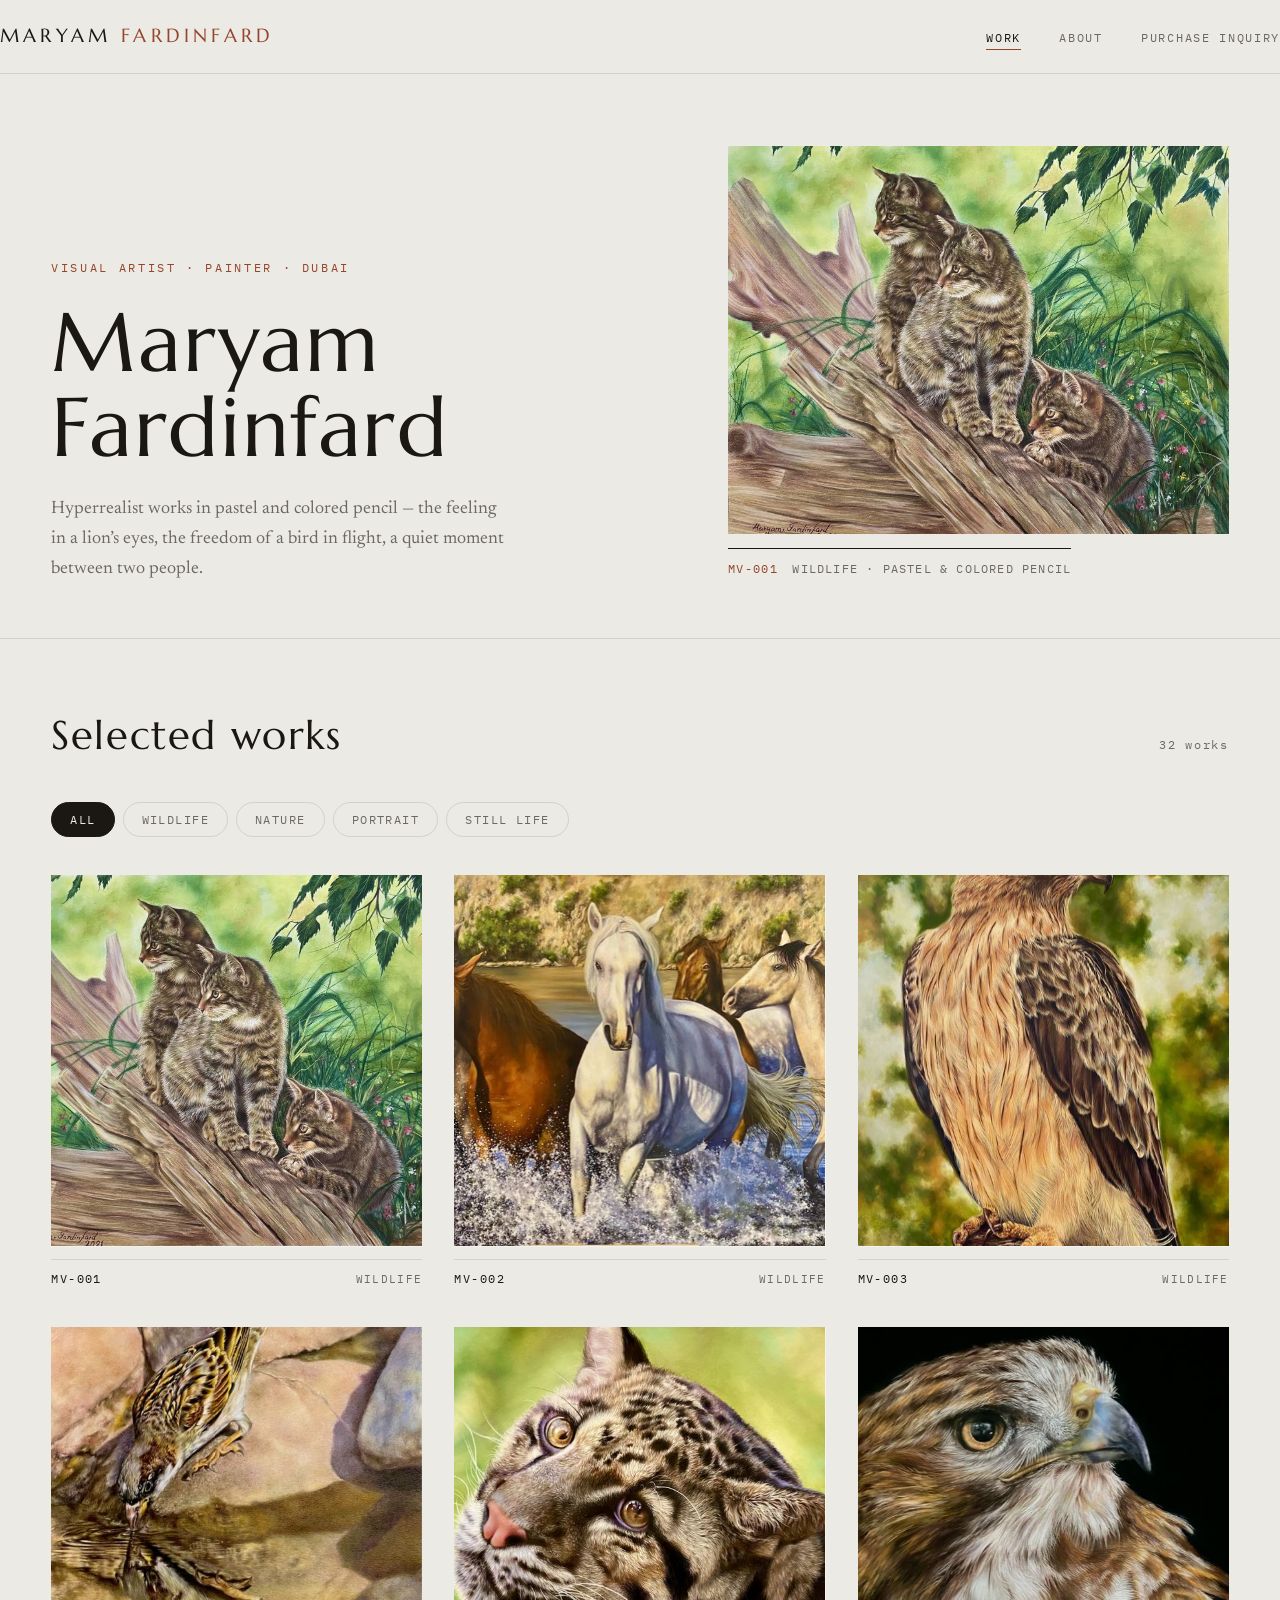
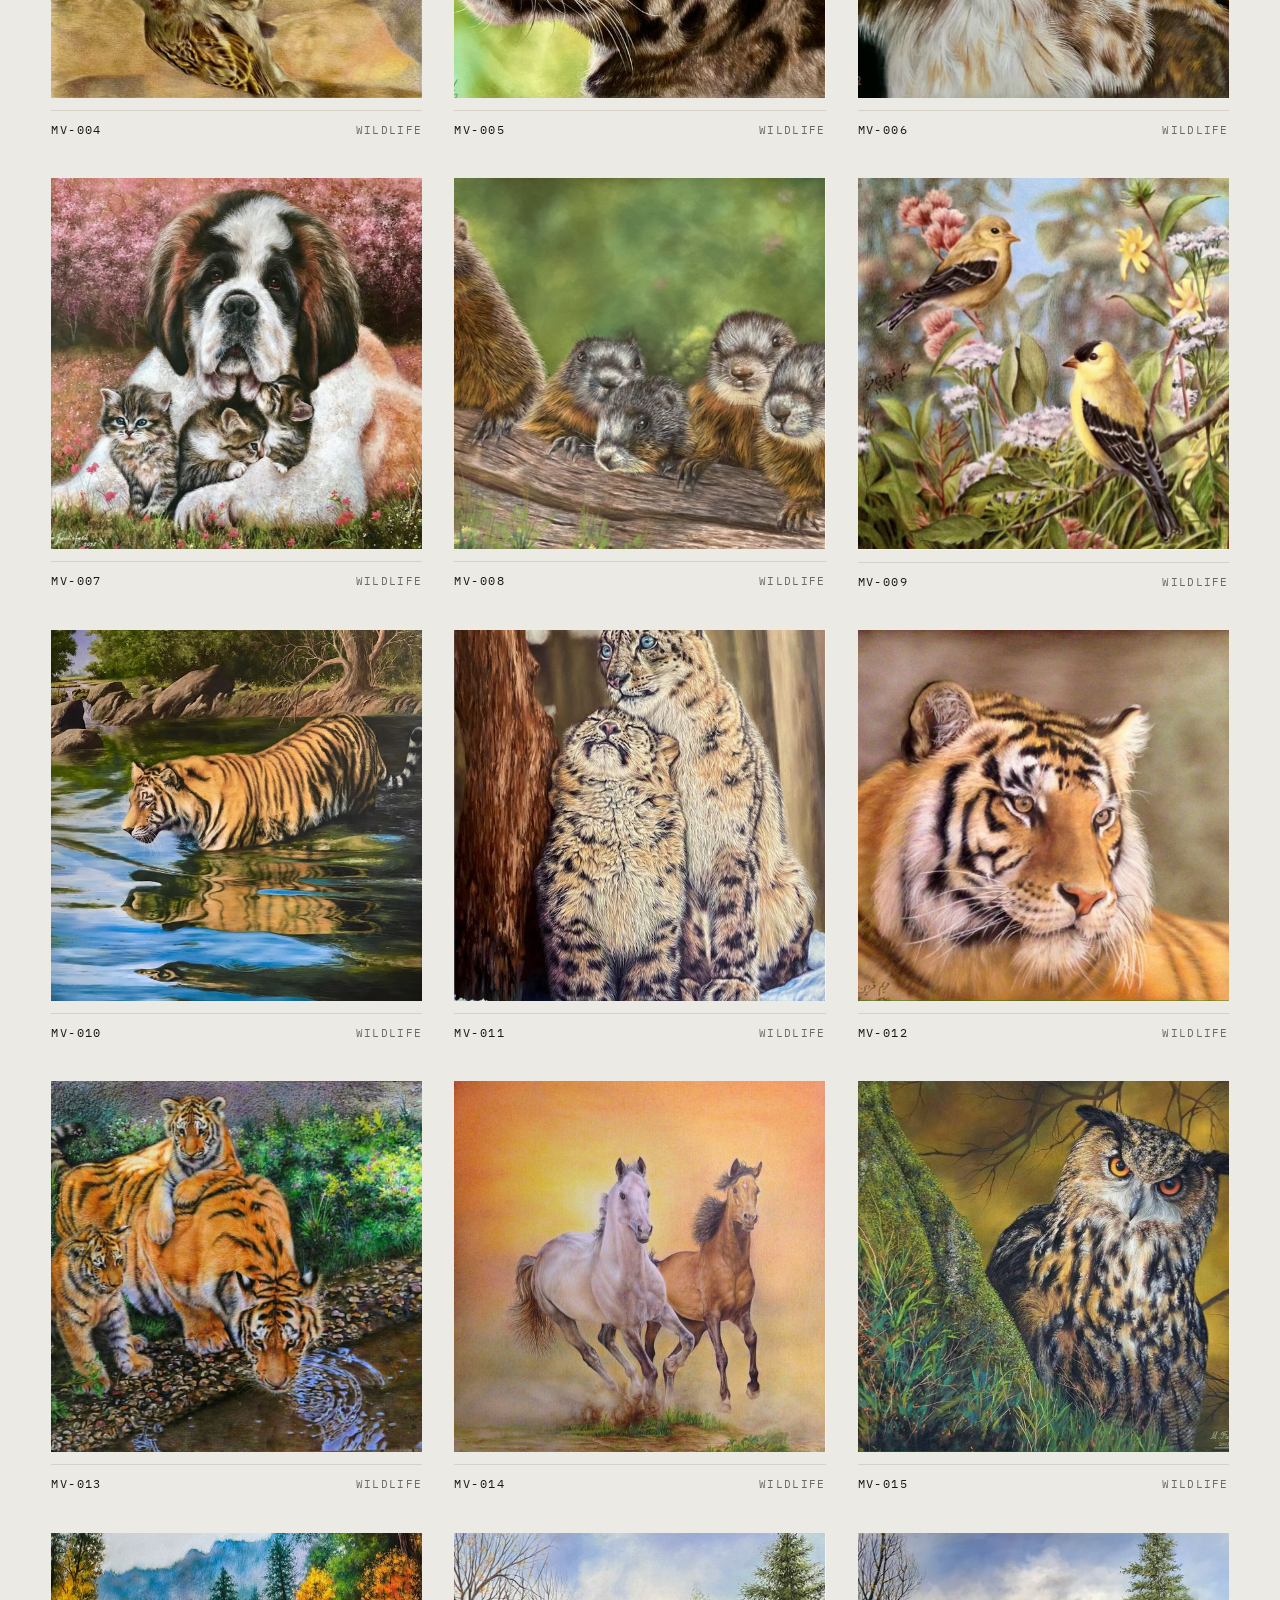
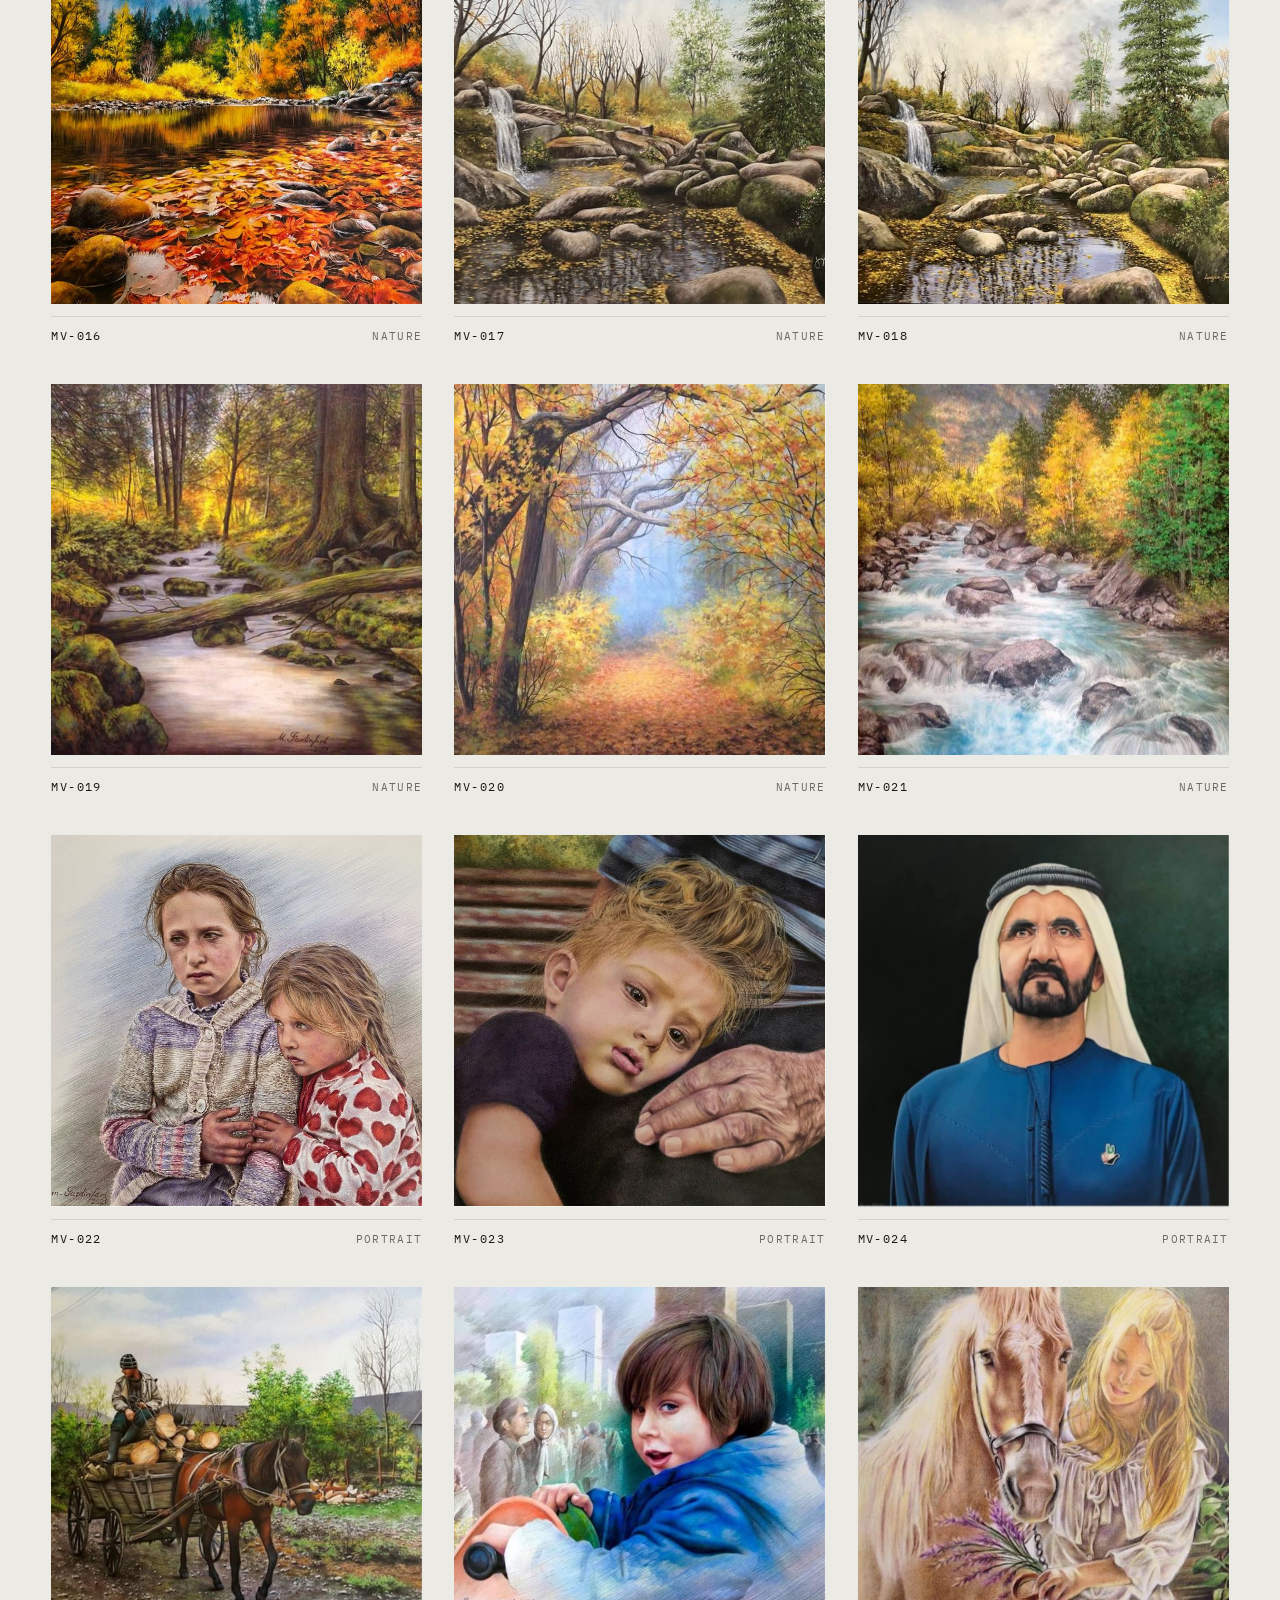
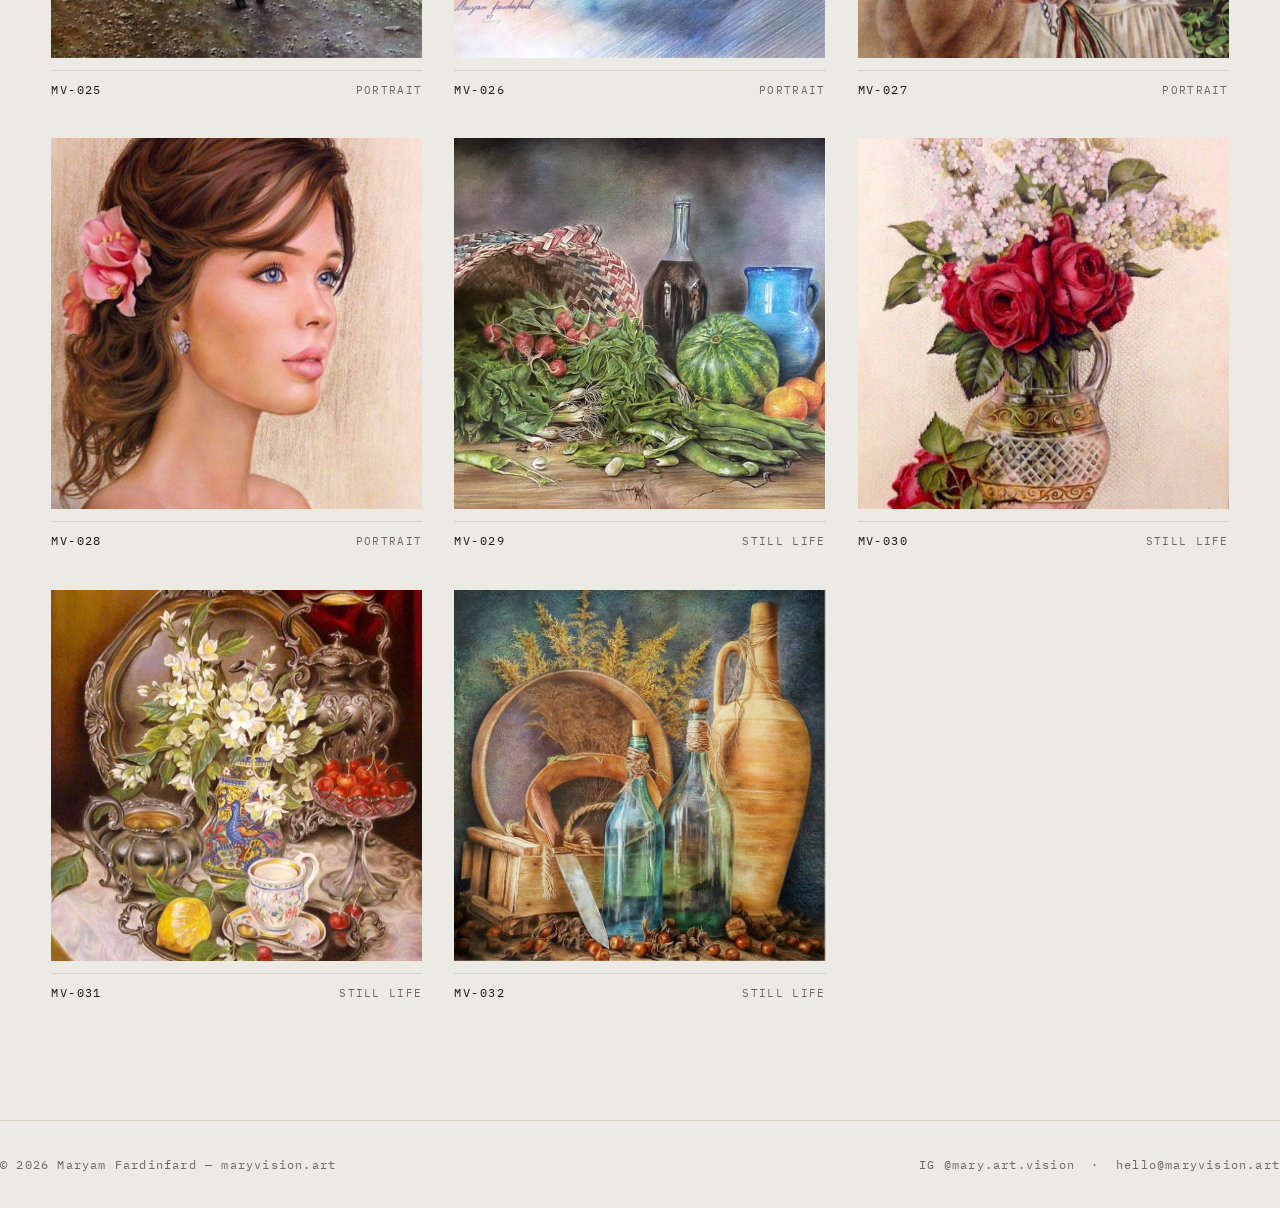
==== index.html @ 35402e99 "Initial site: gallery, about, purchase inquiry" ====
<!doctype html>
<html lang="en">
<head>
<meta charset="utf-8">
<meta name="viewport" content="width=device-width,initial-scale=1">
<title>Maryam Fardinfard — Visual Artist & Painter</title>
<meta name="description" content="Hyperrealist pastel and colored-pencil artist based in Dubai. Wildlife, nature, portrait and still-life works. Purchase inquiries welcome.">
<link rel="preconnect" href="https://fonts.googleapis.com"><link rel="preconnect" href="https://fonts.gstatic.com" crossorigin>
<link href="https://fonts.googleapis.com/css2?family=Marcellus&family=Newsreader:ital,opsz,wght@0,6..72,300..600;1,6..72,300..600&family=IBM+Plex+Mono:wght@400;500&display=swap" rel="stylesheet">
<link rel="stylesheet" href="css/style.css">
</head>
<body>
<header><div class="wrap nav">
  <a class="brand" href="index.html">Maryam <span>Fardinfard</span></a>
  <nav><ul>
    <li><a href="index.html#work" aria-current="page">Work</a></li>
    <li><a href="about.html">About</a></li>
    <li><a href="inquire.html">Purchase inquiry</a></li>
  </ul></nav>
</div></header>

<section class="hero"><div class="wrap hero-grid">
  <div>
    <p class="kicker">Visual artist &middot; Painter &middot; Dubai</p>
    <h1>Maryam<br>Fardinfard</h1>
    <p class="lede">Hyperrealist works in pastel and colored pencil &mdash; the feeling in a lion&rsquo;s eyes, the freedom of a bird in flight, a quiet moment between two people.</p>
  </div>
  <div class="hero-art">
    <figure data-zoom><img src="images/art/MV-001.jpg" alt="Wildlife — MV-001, pastel by Maryam Fardinfard" fetchpriority="high"></figure>
    <div class="plate"><span class="code">MV-001</span><span class="t">Wildlife &middot; Pastel &amp; colored pencil</span></div>
  </div>
</div></section>

<section class="sect" id="work"><div class="wrap">
  <div class="sect-head"><h2>Selected works</h2><span class="count">32 works</span></div>
  <div class="filters">
    <button class="on" data-f="all">All</button>
    <button data-f="wildlife">Wildlife</button>
    <button data-f="nature">Nature</button>
    <button data-f="portrait">Portrait</button>
    <button data-f="still-life">Still life</button>
  </div>
  <div class="grid">
<div class="art" data-cat="wildlife" data-code="MV-001" data-label="Wildlife">
  <figure data-zoom><img src="images/thumbs/MV-001.jpg" alt="Wildlife — MV-001, pastel and colored pencil by Maryam Fardinfard" loading="lazy"></figure>
  <div class="label"><span class="code">MV-001</span><span class="cat">Wildlife</span></div>
</div>
<div class="art" data-cat="wildlife" data-code="MV-002" data-label="Wildlife">
  <figure data-zoom><img src="images/thumbs/MV-002.jpg" alt="Wildlife — MV-002, pastel and colored pencil by Maryam Fardinfard" loading="lazy"></figure>
  <div class="label"><span class="code">MV-002</span><span class="cat">Wildlife</span></div>
</div>
<div class="art" data-cat="wildlife" data-code="MV-003" data-label="Wildlife">
  <figure data-zoom><img src="images/thumbs/MV-003.jpg" alt="Wildlife — MV-003, pastel and colored pencil by Maryam Fardinfard" loading="lazy"></figure>
  <div class="label"><span class="code">MV-003</span><span class="cat">Wildlife</span></div>
</div>
<div class="art" data-cat="wildlife" data-code="MV-004" data-label="Wildlife">
  <figure data-zoom><img src="images/thumbs/MV-004.jpg" alt="Wildlife — MV-004, pastel and colored pencil by Maryam Fardinfard" loading="lazy"></figure>
  <div class="label"><span class="code">MV-004</span><span class="cat">Wildlife</span></div>
</div>
<div class="art" data-cat="wildlife" data-code="MV-005" data-label="Wildlife">
  <figure data-zoom><img src="images/thumbs/MV-005.jpg" alt="Wildlife — MV-005, pastel and colored pencil by Maryam Fardinfard" loading="lazy"></figure>
  <div class="label"><span class="code">MV-005</span><span class="cat">Wildlife</span></div>
</div>
<div class="art" data-cat="wildlife" data-code="MV-006" data-label="Wildlife">
  <figure data-zoom><img src="images/thumbs/MV-006.jpg" alt="Wildlife — MV-006, pastel and colored pencil by Maryam Fardinfard" loading="lazy"></figure>
  <div class="label"><span class="code">MV-006</span><span class="cat">Wildlife</span></div>
</div>
<div class="art" data-cat="wildlife" data-code="MV-007" data-label="Wildlife">
  <figure data-zoom><img src="images/thumbs/MV-007.jpg" alt="Wildlife — MV-007, pastel and colored pencil by Maryam Fardinfard" loading="lazy"></figure>
  <div class="label"><span class="code">MV-007</span><span class="cat">Wildlife</span></div>
</div>
<div class="art" data-cat="wildlife" data-code="MV-008" data-label="Wildlife">
  <figure data-zoom><img src="images/thumbs/MV-008.jpg" alt="Wildlife — MV-008, pastel and colored pencil by Maryam Fardinfard" loading="lazy"></figure>
  <div class="label"><span class="code">MV-008</span><span class="cat">Wildlife</span></div>
</div>
<div class="art" data-cat="wildlife" data-code="MV-009" data-label="Wildlife">
  <figure data-zoom><img src="images/thumbs/MV-009.jpg" alt="Wildlife — MV-009, pastel and colored pencil by Maryam Fardinfard" loading="lazy"></figure>
  <div class="label"><span class="code">MV-009</span><span class="cat">Wildlife</span></div>
</div>
<div class="art" data-cat="wildlife" data-code="MV-010" data-label="Wildlife">
  <figure data-zoom><img src="images/thumbs/MV-010.jpg" alt="Wildlife — MV-010, pastel and colored pencil by Maryam Fardinfard" loading="lazy"></figure>
  <div class="label"><span class="code">MV-010</span><span class="cat">Wildlife</span></div>
</div>
<div class="art" data-cat="wildlife" data-code="MV-011" data-label="Wildlife">
  <figure data-zoom><img src="images/thumbs/MV-011.jpg" alt="Wildlife — MV-011, pastel and colored pencil by Maryam Fardinfard" loading="lazy"></figure>
  <div class="label"><span class="code">MV-011</span><span class="cat">Wildlife</span></div>
</div>
<div class="art" data-cat="wildlife" data-code="MV-012" data-label="Wildlife">
  <figure data-zoom><img src="images/thumbs/MV-012.jpg" alt="Wildlife — MV-012, pastel and colored pencil by Maryam Fardinfard" loading="lazy"></figure>
  <div class="label"><span class="code">MV-012</span><span class="cat">Wildlife</span></div>
</div>
<div class="art" data-cat="wildlife" data-code="MV-013" data-label="Wildlife">
  <figure data-zoom><img src="images/thumbs/MV-013.jpg" alt="Wildlife — MV-013, pastel and colored pencil by Maryam Fardinfard" loading="lazy"></figure>
  <div class="label"><span class="code">MV-013</span><span class="cat">Wildlife</span></div>
</div>
<div class="art" data-cat="wildlife" data-code="MV-014" data-label="Wildlife">
  <figure data-zoom><img src="images/thumbs/MV-014.jpg" alt="Wildlife — MV-014, pastel and colored pencil by Maryam Fardinfard" loading="lazy"></figure>
  <div class="label"><span class="code">MV-014</span><span class="cat">Wildlife</span></div>
</div>
<div class="art" data-cat="wildlife" data-code="MV-015" data-label="Wildlife">
  <figure data-zoom><img src="images/thumbs/MV-015.jpg" alt="Wildlife — MV-015, pastel and colored pencil by Maryam Fardinfard" loading="lazy"></figure>
  <div class="label"><span class="code">MV-015</span><span class="cat">Wildlife</span></div>
</div>
<div class="art" data-cat="nature" data-code="MV-016" data-label="Nature">
  <figure data-zoom><img src="images/thumbs/MV-016.jpg" alt="Nature — MV-016, pastel and colored pencil by Maryam Fardinfard" loading="lazy"></figure>
  <div class="label"><span class="code">MV-016</span><span class="cat">Nature</span></div>
</div>
<div class="art" data-cat="nature" data-code="MV-017" data-label="Nature">
  <figure data-zoom><img src="images/thumbs/MV-017.jpg" alt="Nature — MV-017, pastel and colored pencil by Maryam Fardinfard" loading="lazy"></figure>
  <div class="label"><span class="code">MV-017</span><span class="cat">Nature</span></div>
</div>
<div class="art" data-cat="nature" data-code="MV-018" data-label="Nature">
  <figure data-zoom><img src="images/thumbs/MV-018.jpg" alt="Nature — MV-018, pastel and colored pencil by Maryam Fardinfard" loading="lazy"></figure>
  <div class="label"><span class="code">MV-018</span><span class="cat">Nature</span></div>
</div>
<div class="art" data-cat="nature" data-code="MV-019" data-label="Nature">
  <figure data-zoom><img src="images/thumbs/MV-019.jpg" alt="Nature — MV-019, pastel and colored pencil by Maryam Fardinfard" loading="lazy"></figure>
  <div class="label"><span class="code">MV-019</span><span class="cat">Nature</span></div>
</div>
<div class="art" data-cat="nature" data-code="MV-020" data-label="Nature">
  <figure data-zoom><img src="images/thumbs/MV-020.jpg" alt="Nature — MV-020, pastel and colored pencil by Maryam Fardinfard" loading="lazy"></figure>
  <div class="label"><span class="code">MV-020</span><span class="cat">Nature</span></div>
</div>
<div class="art" data-cat="nature" data-code="MV-021" data-label="Nature">
  <figure data-zoom><img src="images/thumbs/MV-021.jpg" alt="Nature — MV-021, pastel and colored pencil by Maryam Fardinfard" loading="lazy"></figure>
  <div class="label"><span class="code">MV-021</span><span class="cat">Nature</span></div>
</div>
<div class="art" data-cat="portrait" data-code="MV-022" data-label="Portrait">
  <figure data-zoom><img src="images/thumbs/MV-022.jpg" alt="Portrait — MV-022, pastel and colored pencil by Maryam Fardinfard" loading="lazy"></figure>
  <div class="label"><span class="code">MV-022</span><span class="cat">Portrait</span></div>
</div>
<div class="art" data-cat="portrait" data-code="MV-023" data-label="Portrait">
  <figure data-zoom><img src="images/thumbs/MV-023.jpg" alt="Portrait — MV-023, pastel and colored pencil by Maryam Fardinfard" loading="lazy"></figure>
  <div class="label"><span class="code">MV-023</span><span class="cat">Portrait</span></div>
</div>
<div class="art" data-cat="portrait" data-code="MV-024" data-label="Portrait">
  <figure data-zoom><img src="images/thumbs/MV-024.jpg" alt="Portrait — MV-024, pastel and colored pencil by Maryam Fardinfard" loading="lazy"></figure>
  <div class="label"><span class="code">MV-024</span><span class="cat">Portrait</span></div>
</div>
<div class="art" data-cat="portrait" data-code="MV-025" data-label="Portrait">
  <figure data-zoom><img src="images/thumbs/MV-025.jpg" alt="Portrait — MV-025, pastel and colored pencil by Maryam Fardinfard" loading="lazy"></figure>
  <div class="label"><span class="code">MV-025</span><span class="cat">Portrait</span></div>
</div>
<div class="art" data-cat="portrait" data-code="MV-026" data-label="Portrait">
  <figure data-zoom><img src="images/thumbs/MV-026.jpg" alt="Portrait — MV-026, pastel and colored pencil by Maryam Fardinfard" loading="lazy"></figure>
  <div class="label"><span class="code">MV-026</span><span class="cat">Portrait</span></div>
</div>
<div class="art" data-cat="portrait" data-code="MV-027" data-label="Portrait">
  <figure data-zoom><img src="images/thumbs/MV-027.jpg" alt="Portrait — MV-027, pastel and colored pencil by Maryam Fardinfard" loading="lazy"></figure>
  <div class="label"><span class="code">MV-027</span><span class="cat">Portrait</span></div>
</div>
<div class="art" data-cat="portrait" data-code="MV-028" data-label="Portrait">
  <figure data-zoom><img src="images/thumbs/MV-028.jpg" alt="Portrait — MV-028, pastel and colored pencil by Maryam Fardinfard" loading="lazy"></figure>
  <div class="label"><span class="code">MV-028</span><span class="cat">Portrait</span></div>
</div>
<div class="art" data-cat="still-life" data-code="MV-029" data-label="Still life">
  <figure data-zoom><img src="images/thumbs/MV-029.jpg" alt="Still life — MV-029, pastel and colored pencil by Maryam Fardinfard" loading="lazy"></figure>
  <div class="label"><span class="code">MV-029</span><span class="cat">Still life</span></div>
</div>
<div class="art" data-cat="still-life" data-code="MV-030" data-label="Still life">
  <figure data-zoom><img src="images/thumbs/MV-030.jpg" alt="Still life — MV-030, pastel and colored pencil by Maryam Fardinfard" loading="lazy"></figure>
  <div class="label"><span class="code">MV-030</span><span class="cat">Still life</span></div>
</div>
<div class="art" data-cat="still-life" data-code="MV-031" data-label="Still life">
  <figure data-zoom><img src="images/thumbs/MV-031.jpg" alt="Still life — MV-031, pastel and colored pencil by Maryam Fardinfard" loading="lazy"></figure>
  <div class="label"><span class="code">MV-031</span><span class="cat">Still life</span></div>
</div>
<div class="art" data-cat="still-life" data-code="MV-032" data-label="Still life">
  <figure data-zoom><img src="images/thumbs/MV-032.jpg" alt="Still life — MV-032, pastel and colored pencil by Maryam Fardinfard" loading="lazy"></figure>
  <div class="label"><span class="code">MV-032</span><span class="cat">Still life</span></div>
</div>
  </div>
</div></section>

<div class="lb" id="lb" role="dialog" aria-modal="true">
  <button class="x" aria-label="Close">Close &times;</button>
  <figure>
    <img src="" alt="">
    <div class="bar"><span class="code"></span><span class="cat"></span><a class="inq" href="inquire.html">Purchase inquiry</a></div>
  </figure>
</div>
<footer><div class="wrap foot">
  <span>&copy; 2026 Maryam Fardinfard &mdash; maryvision.art</span>
  <span><a href="https://www.instagram.com/mary.art.vision/" target="_blank" rel="noopener">IG @mary.art.vision</a> &nbsp;&middot;&nbsp; <a href="mailto:hello@maryvision.art">hello@maryvision.art</a></span>
</div></footer>
<script src="js/main.js"></script>
</body></html>
---- css/style.css ----
/* Maryam Fardinfard — maryvision.art
   Museum-catalogue minimalism. Grey gallery wall, graphite ink, sanguine chalk accent. */

:root{
  --paper:#ECEAE4;
  --card:#F5F3EE;
  --ink:#1B1813;
  --mid:#6D6960;
  --line:#D5D1C7;
  --sang:#96452C;
  --serif:"Newsreader",Georgia,serif;
  --disp:"Marcellus",Georgia,serif;
  --mono:"IBM Plex Mono",ui-monospace,monospace;
}
*{box-sizing:border-box;margin:0;padding:0}
html{scroll-behavior:smooth}
body{
  background:var(--paper);color:var(--ink);
  font-family:var(--serif);font-size:17px;line-height:1.65;
  -webkit-font-smoothing:antialiased;
}
img{display:block;max-width:100%}
a{color:inherit;text-decoration:none}
::selection{background:var(--sang);color:var(--paper)}

.wrap{max-width:1280px;margin:0 auto;padding:0 clamp(20px,4vw,56px)}

/* ---------- header ---------- */
header{
  position:sticky;top:0;z-index:50;
  background:color-mix(in srgb,var(--paper) 88%,transparent);
  backdrop-filter:blur(10px);
  border-bottom:1px solid var(--line);
}
.nav{display:flex;align-items:baseline;justify-content:space-between;padding:20px 0}
.brand{font-family:var(--disp);font-size:19px;letter-spacing:.22em;text-transform:uppercase}
.brand span{color:var(--sang)}
nav ul{display:flex;gap:clamp(18px,3vw,40px);list-style:none}
nav a{
  font-family:var(--mono);font-size:12px;letter-spacing:.14em;text-transform:uppercase;
  color:var(--mid);padding-bottom:4px;border-bottom:1px solid transparent;transition:.25s;
}
nav a:hover,nav a[aria-current]{color:var(--ink);border-color:var(--sang)}

/* ---------- hero ---------- */
.hero{padding:clamp(48px,8vh,110px) 0 clamp(40px,6vh,80px);border-bottom:1px solid var(--line)}
.hero-grid{display:grid;grid-template-columns:1.1fr .9fr;gap:clamp(28px,5vw,72px);align-items:end}
.hero h1{
  font-family:var(--disp);font-weight:400;
  font-size:clamp(40px,6.5vw,92px);line-height:1.02;letter-spacing:.02em;
}
.hero .kicker{
  font-family:var(--mono);font-size:12px;letter-spacing:.22em;text-transform:uppercase;
  color:var(--sang);margin-bottom:22px;
}
.hero p.lede{margin-top:26px;max-width:46ch;color:var(--mid);font-size:18px}
.hero-art{position:relative}
.hero-art figure{overflow:hidden;background:var(--card)}
.hero-art img{width:100%;aspect-ratio:4/3.1;object-fit:cover}
.plate{
  display:inline-flex;gap:14px;align-items:baseline;margin-top:14px;
  border-top:1px solid var(--ink);padding-top:10px;
}
.plate .code{font-family:var(--mono);font-size:12px;letter-spacing:.12em;color:var(--sang)}
.plate .t{font-family:var(--mono);font-size:12px;letter-spacing:.1em;color:var(--mid);text-transform:uppercase}

/* ---------- section headings ---------- */
.sect{padding:clamp(48px,7vh,90px) 0}
.sect-head{display:flex;align-items:baseline;justify-content:space-between;gap:24px;margin-bottom:34px;flex-wrap:wrap}
h2{font-family:var(--disp);font-weight:400;font-size:clamp(26px,3.2vw,40px);letter-spacing:.04em}
.count{font-family:var(--mono);font-size:12px;color:var(--mid);letter-spacing:.14em}

/* ---------- filters ---------- */
.filters{display:flex;gap:8px;flex-wrap:wrap;margin-bottom:38px}
.filters button{
  font-family:var(--mono);font-size:12px;letter-spacing:.12em;text-transform:uppercase;
  background:none;border:1px solid var(--line);color:var(--mid);
  padding:9px 18px;cursor:pointer;transition:.25s;border-radius:999px;
}
.filters button:hover{border-color:var(--ink);color:var(--ink)}
.filters button.on{background:var(--ink);border-color:var(--ink);color:var(--paper)}

/* ---------- gallery ---------- */
.grid{display:grid;grid-template-columns:repeat(3,1fr);gap:clamp(20px,3vw,42px) clamp(18px,2.5vw,34px)}
.art{opacity:1;transition:opacity .35s}
.art.hide{display:none}
.art figure{
  position:relative;overflow:hidden;background:var(--card);cursor:zoom-in;
}
.art img{
  width:100%;aspect-ratio:1/1;object-fit:cover;
  transform-origin:50% 50%;
  transition:transform .55s cubic-bezier(.22,.61,.36,1);
  will-change:transform;
}
.art figure:hover img,.art figure.zoom img{transform:scale(1.8)}
.art .label{
  display:flex;justify-content:space-between;align-items:baseline;
  margin-top:12px;padding-top:9px;border-top:1px solid var(--line);
}
.art .code{font-family:var(--mono);font-size:12px;letter-spacing:.12em;color:var(--ink)}
.art .cat{font-family:var(--mono);font-size:11px;letter-spacing:.12em;color:var(--mid);text-transform:uppercase}
.art:hover .code{color:var(--sang)}

/* ---------- lightbox ---------- */
.lb{
  position:fixed;inset:0;z-index:100;display:none;
  background:color-mix(in srgb,var(--ink) 92%,transparent);
  align-items:center;justify-content:center;padding:clamp(16px,4vw,56px);
}
.lb.open{display:flex}
.lb figure{max-width:min(1100px,100%);width:100%;display:flex;flex-direction:column;align-items:center}
.lb img{max-height:78vh;width:auto;max-width:100%;box-shadow:0 30px 80px rgba(0,0,0,.5)}
.lb .bar{
  display:flex;gap:22px;align-items:baseline;margin-top:18px;color:var(--paper);flex-wrap:wrap;justify-content:center;
}
.lb .code{font-family:var(--mono);font-size:13px;letter-spacing:.14em;color:#E0B7A4}
.lb .cat{font-family:var(--mono);font-size:12px;letter-spacing:.12em;color:#A9A49B;text-transform:uppercase}
.lb .inq{
  font-family:var(--mono);font-size:12px;letter-spacing:.12em;text-transform:uppercase;
  border:1px solid #5c574f;color:var(--paper);padding:8px 18px;border-radius:999px;transition:.25s;
}
.lb .inq:hover{background:var(--sang);border-color:var(--sang)}
.lb .x{
  position:absolute;top:22px;right:28px;background:none;border:0;color:var(--paper);
  font-family:var(--mono);font-size:13px;letter-spacing:.14em;cursor:pointer;opacity:.8;
}
.lb .x:hover{opacity:1}

/* ---------- about ---------- */
.about-grid{display:grid;grid-template-columns:340px 1fr;gap:clamp(32px,5vw,80px);align-items:start}
.about-grid .portrait{position:sticky;top:110px}
.about-grid .portrait img{width:100%;filter:grayscale(12%)}
.about h2{margin-bottom:20px}
.about .block{margin-bottom:clamp(40px,6vh,64px)}
.about p{margin-bottom:16px;max-width:62ch}
.about p.muted{color:var(--mid)}
.statement{
  border-left:2px solid var(--sang);padding-left:26px;
  font-style:italic;font-size:18px;
}
.dl-row{display:flex;gap:14px;flex-wrap:wrap;margin-top:26px}
.btn{
  display:inline-flex;align-items:center;gap:10px;
  font-family:var(--mono);font-size:12px;letter-spacing:.14em;text-transform:uppercase;
  border:1px solid var(--ink);color:var(--ink);padding:13px 24px;border-radius:999px;transition:.25s;
}
.btn:hover{background:var(--ink);color:var(--paper)}
.btn.primary{background:var(--sang);border-color:var(--sang);color:var(--paper)}
.btn.primary:hover{background:var(--ink);border-color:var(--ink)}
.cv-list{list-style:none;max-width:66ch}
.cv-list li{
  padding:11px 0;border-bottom:1px solid var(--line);
  display:grid;grid-template-columns:56px 1fr;gap:18px;font-size:15.5px;
}
.cv-list .yr{font-family:var(--mono);font-size:12px;color:var(--sang);letter-spacing:.08em;padding-top:3px}
.contact-line{font-family:var(--mono);font-size:13px;letter-spacing:.08em}
.contact-line a{border-bottom:1px solid var(--line)}
.contact-line a:hover{border-color:var(--sang);color:var(--sang)}

/* ---------- inquiry form ---------- */
.form-wrap{max-width:640px}
.form-wrap p.intro{color:var(--mid);margin-bottom:36px;max-width:52ch}
form .field{margin-bottom:26px}
label{
  display:block;font-family:var(--mono);font-size:12px;letter-spacing:.14em;
  text-transform:uppercase;color:var(--mid);margin-bottom:9px;
}
input,select,textarea{
  width:100%;background:var(--card);border:1px solid var(--line);
  font-family:var(--serif);font-size:16px;color:var(--ink);
  padding:14px 16px;transition:border .25s;border-radius:2px;
}
input:focus,select:focus,textarea:focus{outline:none;border-color:var(--sang)}
textarea{min-height:150px;resize:vertical}
select{appearance:none;background-image:url("data:image/svg+xml,%3Csvg xmlns='http://www.w3.org/2000/svg' width='10' height='6'%3E%3Cpath d='M0 0l5 6 5-6z' fill='%236D6960'/%3E%3C/svg%3E");background-repeat:no-repeat;background-position:right 16px center}
form button[type=submit]{cursor:pointer;width:auto}
.note{font-family:var(--mono);font-size:12px;color:var(--mid);letter-spacing:.06em;margin-top:16px}

/* ---------- footer ---------- */
footer{border-top:1px solid var(--line);margin-top:clamp(40px,6vh,80px)}
.foot{
  display:flex;justify-content:space-between;align-items:baseline;gap:20px;flex-wrap:wrap;
  padding:34px 0;font-family:var(--mono);font-size:12px;letter-spacing:.1em;color:var(--mid);
}
.foot a:hover{color:var(--sang)}

/* ---------- thanks ---------- */
.center-page{min-height:55vh;display:flex;flex-direction:column;justify-content:center;align-items:flex-start;gap:20px}

/* ---------- responsive ---------- */
@media(max-width:960px){
  .grid{grid-template-columns:repeat(2,1fr)}
  .hero-grid{grid-template-columns:1fr}
  .about-grid{grid-template-columns:1fr}
  .about-grid .portrait{position:static;max-width:300px}
}
@media(max-width:560px){
  .grid{grid-template-columns:1fr}
  .art img{aspect-ratio:4/3.4}
  nav ul{gap:16px}
  .brand{font-size:15px;letter-spacing:.16em}
  .nav{flex-wrap:wrap;gap:10px}
}
@media(prefers-reduced-motion:reduce){
  *{transition:none!important;animation:none!important}
  html{scroll-behavior:auto}
}
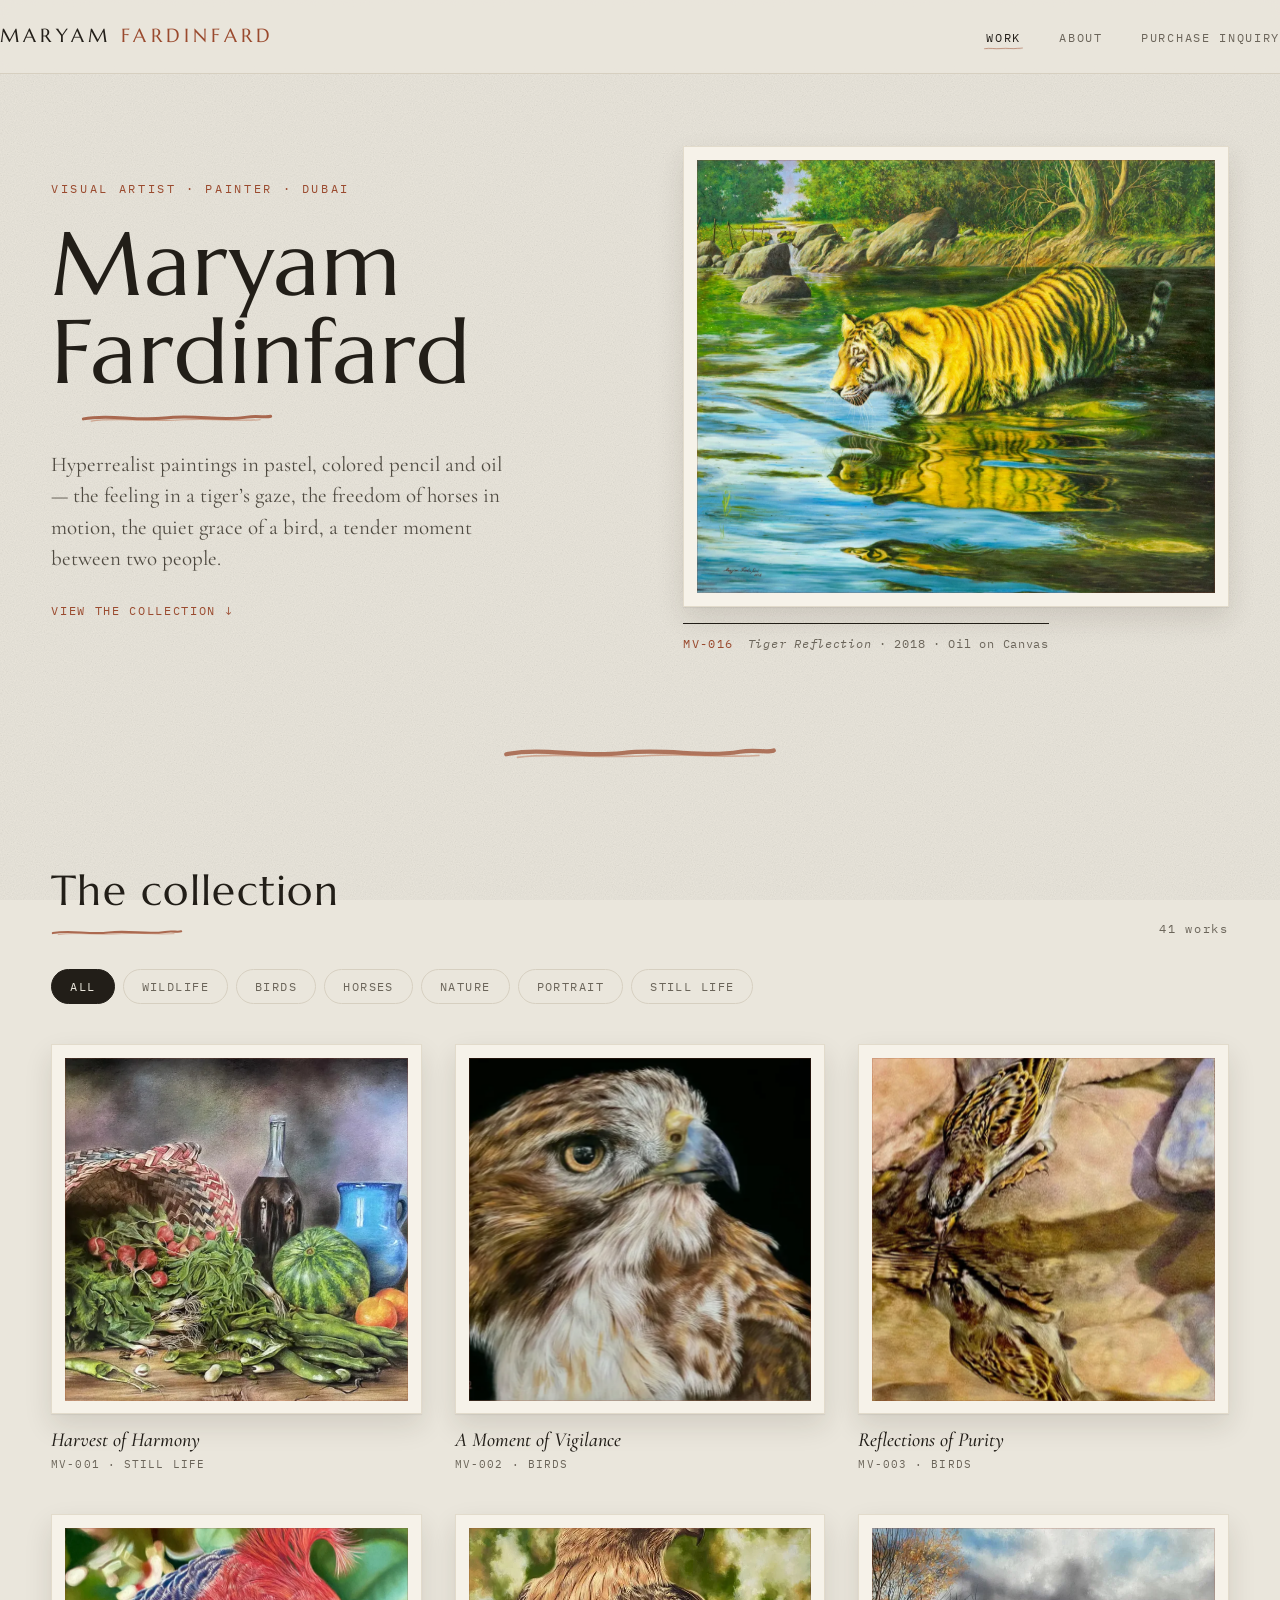
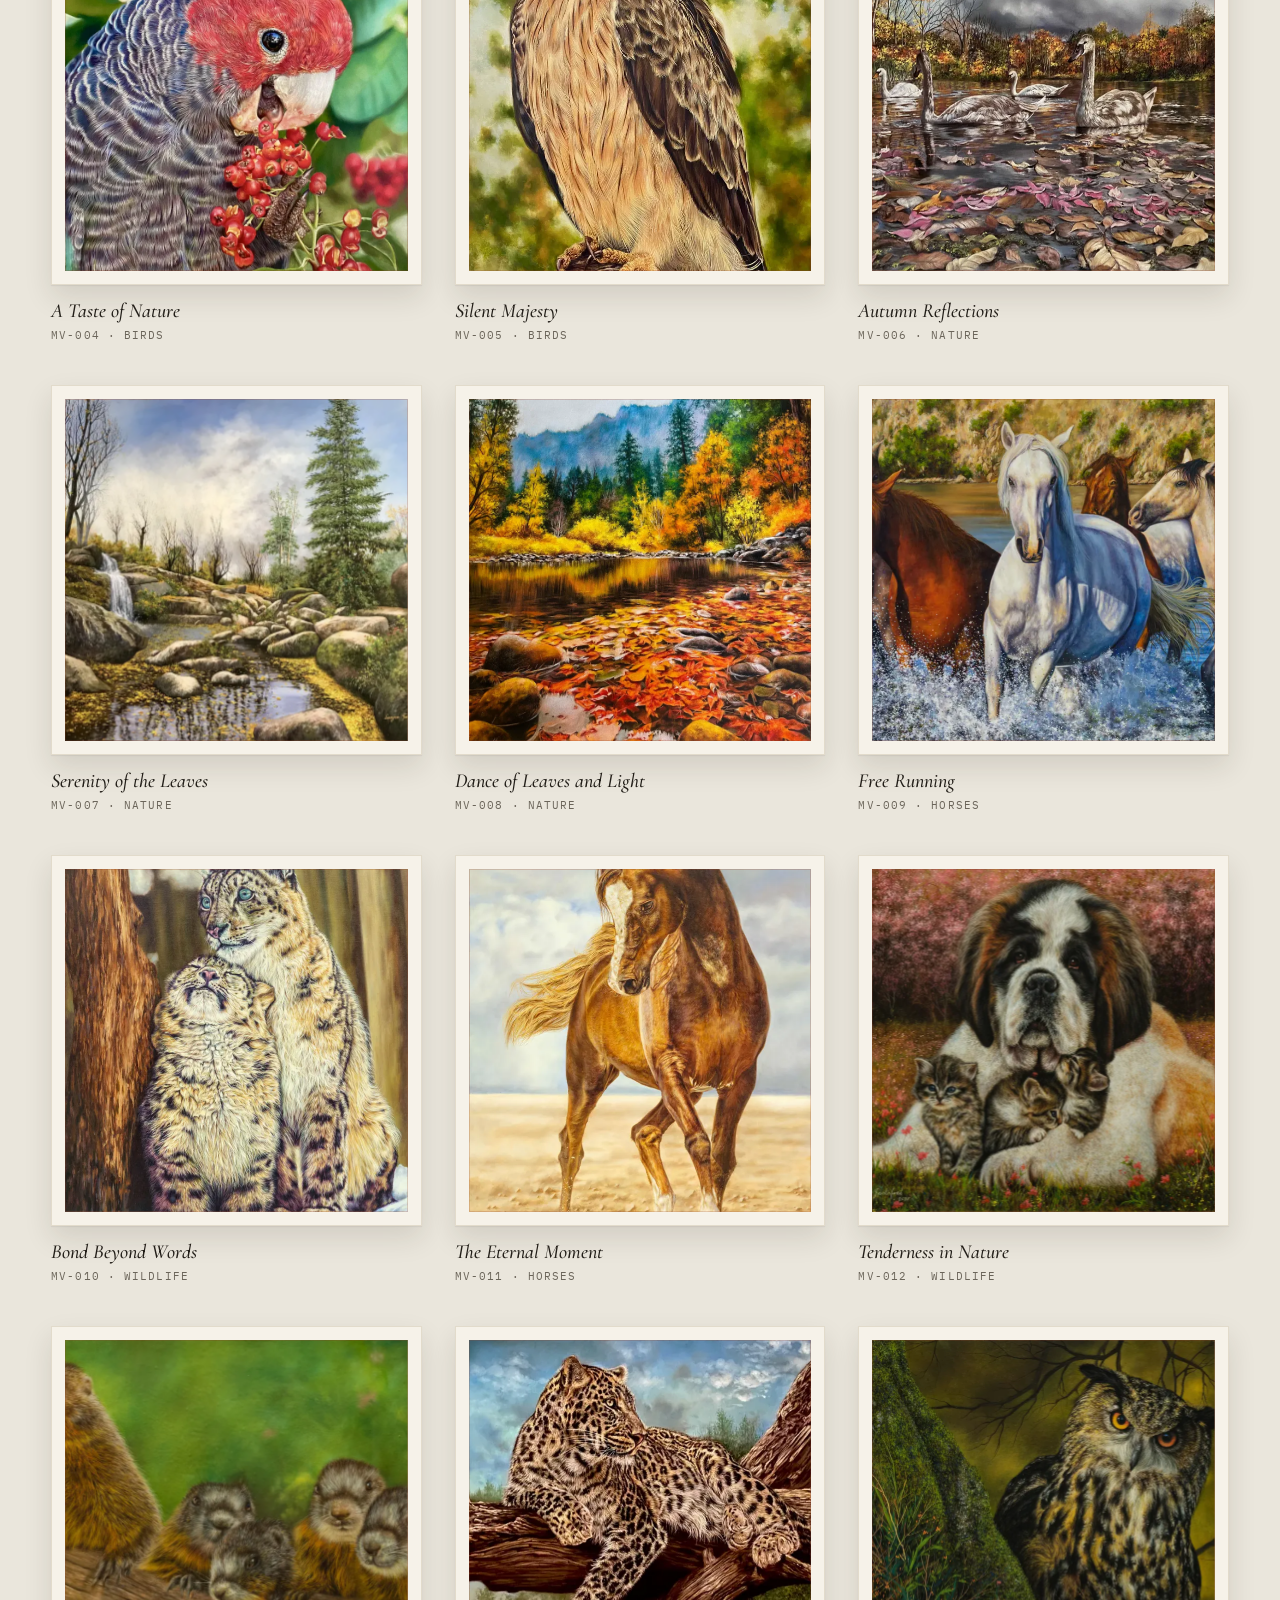
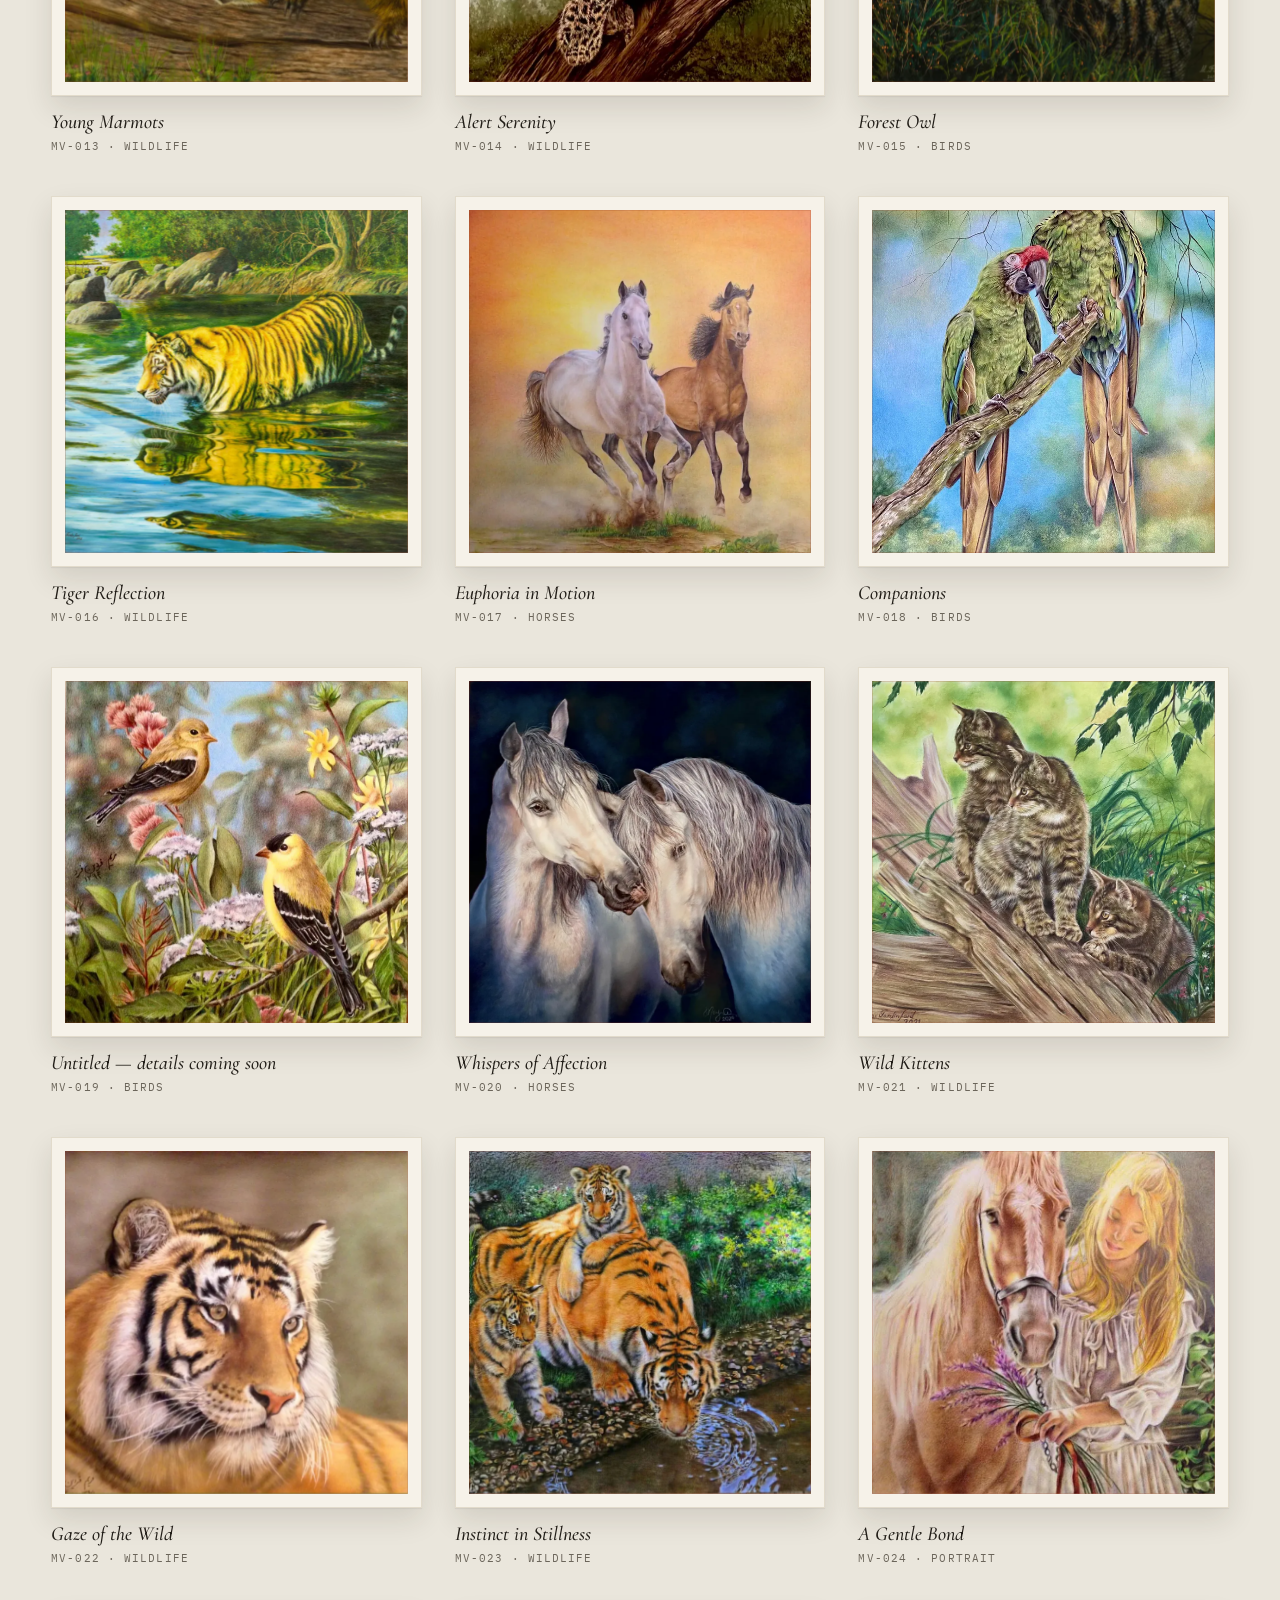
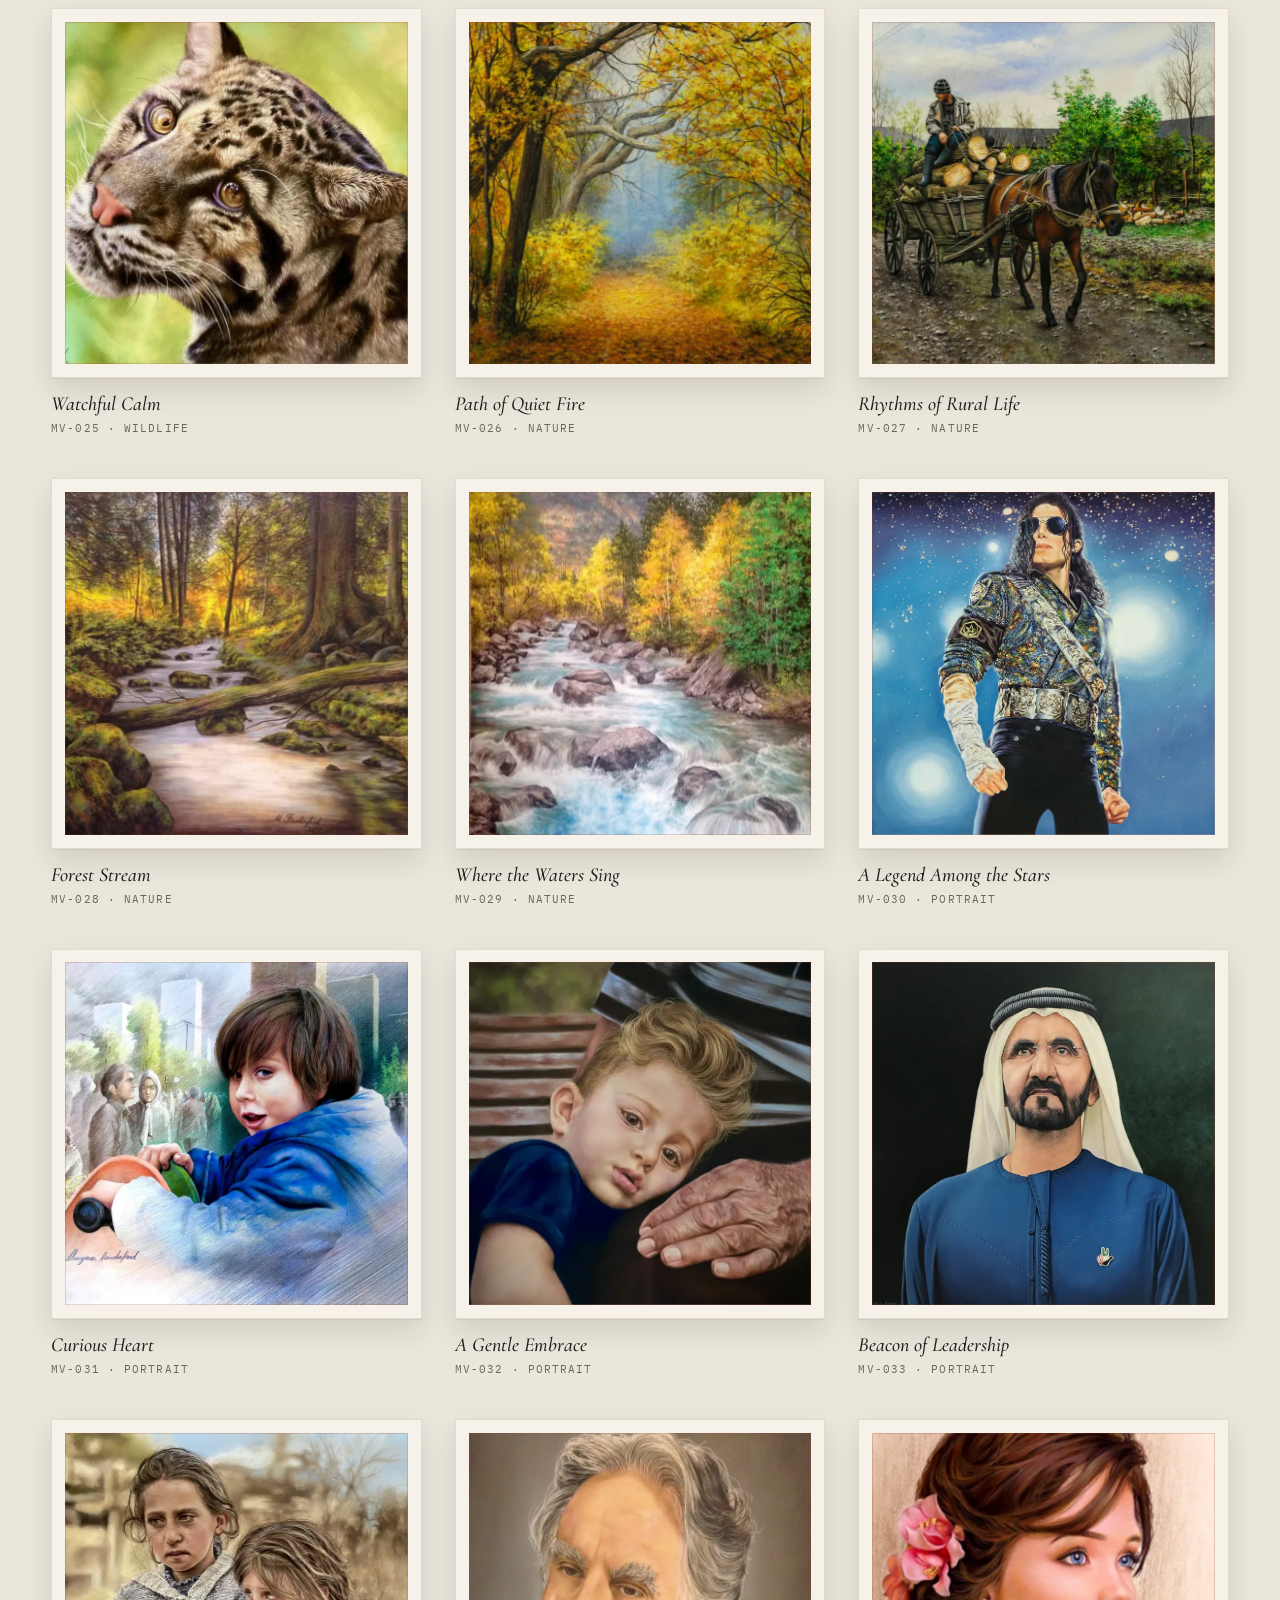
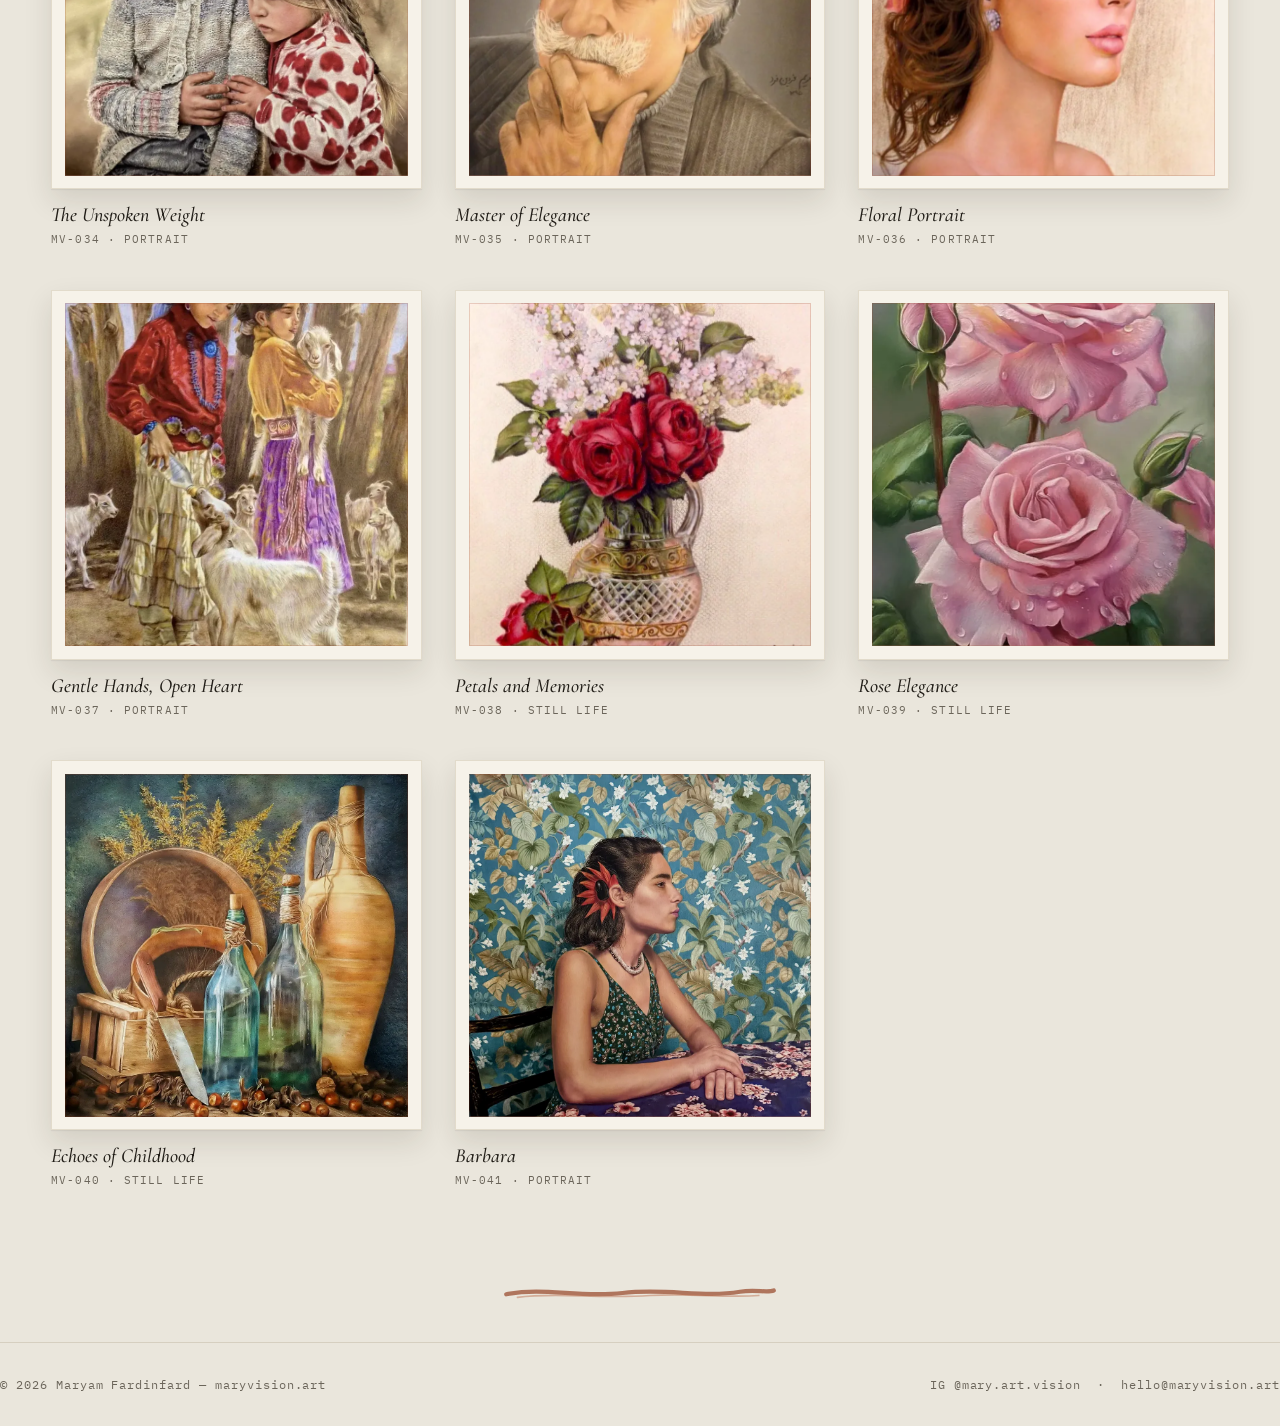
==== commit 21217fe9: "New collection: 41 artworks, 6 categories (Wildlife/Birds/Horses/Nature/Portrait/Still Life), painte" ====
--- a/index.html
+++ b/index.html
@@ -3,13 +3,14 @@
 <head>
 <meta charset="utf-8">
 <meta name="viewport" content="width=device-width,initial-scale=1">
-<title>Maryam Fardinfard — Visual Artist & Painter</title>
-<meta name="description" content="Hyperrealist pastel and colored-pencil artist based in Dubai. Wildlife, nature, portrait and still-life works. Purchase inquiries welcome.">
+<title>Maryam Fardinfard — Visual Artist &amp; Painter</title>
+<meta name="description" content="Hyperrealist pastel, colored-pencil and oil paintings by Maryam Fardinfard — wildlife, birds, horses, nature, portrait and still life. Original works, purchase inquiries welcome.">
 <link rel="preconnect" href="https://fonts.googleapis.com"><link rel="preconnect" href="https://fonts.gstatic.com" crossorigin>
-<link href="https://fonts.googleapis.com/css2?family=Marcellus&family=Newsreader:ital,opsz,wght@0,6..72,300..600;1,6..72,300..600&family=IBM+Plex+Mono:wght@400;500&display=swap" rel="stylesheet">
+<link href="https://fonts.googleapis.com/css2?family=Marcellus&family=Cormorant+Garamond:ital,wght@0,400;0,500;0,600;1,400;1,500&family=Newsreader:ital,opsz,wght@0,6..72,300..600;1,6..72,300..500&family=IBM+Plex+Mono:wght@400;500&display=swap" rel="stylesheet">
 <link rel="stylesheet" href="css/style.css">
 </head>
 <body>
+<div class="grain" aria-hidden="true"></div>
 <header><div class="wrap nav">
   <a class="brand" href="index.html">Maryam <span>Fardinfard</span></a>
   <nav><ul>
@@ -20,165 +21,287 @@
 </div></header>
 
 <section class="hero"><div class="wrap hero-grid">
-  <div>
+  <div class="hero-txt">
     <p class="kicker">Visual artist &middot; Painter &middot; Dubai</p>
     <h1>Maryam<br>Fardinfard</h1>
-    <p class="lede">Hyperrealist works in pastel and colored pencil &mdash; the feeling in a lion&rsquo;s eyes, the freedom of a bird in flight, a quiet moment between two people.</p>
+    <p class="lede">Hyperrealist paintings in pastel, colored pencil and oil &mdash; the feeling in a tiger&rsquo;s gaze, the freedom of horses in motion, the quiet grace of a bird, a tender moment between two people.</p>
+    <a class="scroll-cue" href="#work">View the collection &darr;</a>
   </div>
   <div class="hero-art">
-    <figure data-zoom><img src="images/art/MV-001.jpg" alt="Wildlife — MV-001, pastel by Maryam Fardinfard" fetchpriority="high"></figure>
-    <div class="plate"><span class="code">MV-001</span><span class="t">Wildlife &middot; Pastel &amp; colored pencil</span></div>
+    <figure class="frm lg" data-zoom><span class="win"><img src="images/art/MV-016.webp" alt="Tiger Reflection by Maryam Fardinfard" fetchpriority="high"></span></figure>
+    <div class="plate"><span class="code">MV-016</span><span class="t"><em>Tiger Reflection</em> &middot; 2018 &middot; Oil on Canvas</span></div>
   </div>
 </div></section>
 
+<div class="divider" aria-hidden="true"></div>
+
 <section class="sect" id="work"><div class="wrap">
-  <div class="sect-head"><h2>Selected works</h2><span class="count">32 works</span></div>
-  <div class="filters">
-    <button class="on" data-f="all">All</button>
-    <button data-f="wildlife">Wildlife</button>
-    <button data-f="nature">Nature</button>
-    <button data-f="portrait">Portrait</button>
-    <button data-f="still-life">Still life</button>
-  </div>
+  <div class="sect-head"><h2>The collection</h2><span class="count">41 works</span></div>
+  <div class="filters"><button class="on" data-f="all">All</button><button class="" data-f="wildlife">Wildlife</button><button class="" data-f="birds">Birds</button><button class="" data-f="horses">Horses</button><button class="" data-f="nature">Nature</button><button class="" data-f="portrait">Portrait</button><button class="" data-f="still-life">Still Life</button></div>
   <div class="grid">
-<div class="art" data-cat="wildlife" data-code="MV-001" data-label="Wildlife">
-  <figure data-zoom><img src="images/thumbs/MV-001.jpg" alt="Wildlife — MV-001, pastel and colored pencil by Maryam Fardinfard" loading="lazy"></figure>
-  <div class="label"><span class="code">MV-001</span><span class="cat">Wildlife</span></div>
-</div>
-<div class="art" data-cat="wildlife" data-code="MV-002" data-label="Wildlife">
-  <figure data-zoom><img src="images/thumbs/MV-002.jpg" alt="Wildlife — MV-002, pastel and colored pencil by Maryam Fardinfard" loading="lazy"></figure>
-  <div class="label"><span class="code">MV-002</span><span class="cat">Wildlife</span></div>
-</div>
-<div class="art" data-cat="wildlife" data-code="MV-003" data-label="Wildlife">
-  <figure data-zoom><img src="images/thumbs/MV-003.jpg" alt="Wildlife — MV-003, pastel and colored pencil by Maryam Fardinfard" loading="lazy"></figure>
-  <div class="label"><span class="code">MV-003</span><span class="cat">Wildlife</span></div>
-</div>
-<div class="art" data-cat="wildlife" data-code="MV-004" data-label="Wildlife">
-  <figure data-zoom><img src="images/thumbs/MV-004.jpg" alt="Wildlife — MV-004, pastel and colored pencil by Maryam Fardinfard" loading="lazy"></figure>
-  <div class="label"><span class="code">MV-004</span><span class="cat">Wildlife</span></div>
-</div>
-<div class="art" data-cat="wildlife" data-code="MV-005" data-label="Wildlife">
-  <figure data-zoom><img src="images/thumbs/MV-005.jpg" alt="Wildlife — MV-005, pastel and colored pencil by Maryam Fardinfard" loading="lazy"></figure>
-  <div class="label"><span class="code">MV-005</span><span class="cat">Wildlife</span></div>
-</div>
-<div class="art" data-cat="wildlife" data-code="MV-006" data-label="Wildlife">
-  <figure data-zoom><img src="images/thumbs/MV-006.jpg" alt="Wildlife — MV-006, pastel and colored pencil by Maryam Fardinfard" loading="lazy"></figure>
-  <div class="label"><span class="code">MV-006</span><span class="cat">Wildlife</span></div>
-</div>
-<div class="art" data-cat="wildlife" data-code="MV-007" data-label="Wildlife">
-  <figure data-zoom><img src="images/thumbs/MV-007.jpg" alt="Wildlife — MV-007, pastel and colored pencil by Maryam Fardinfard" loading="lazy"></figure>
-  <div class="label"><span class="code">MV-007</span><span class="cat">Wildlife</span></div>
-</div>
-<div class="art" data-cat="wildlife" data-code="MV-008" data-label="Wildlife">
-  <figure data-zoom><img src="images/thumbs/MV-008.jpg" alt="Wildlife — MV-008, pastel and colored pencil by Maryam Fardinfard" loading="lazy"></figure>
-  <div class="label"><span class="code">MV-008</span><span class="cat">Wildlife</span></div>
-</div>
-<div class="art" data-cat="wildlife" data-code="MV-009" data-label="Wildlife">
-  <figure data-zoom><img src="images/thumbs/MV-009.jpg" alt="Wildlife — MV-009, pastel and colored pencil by Maryam Fardinfard" loading="lazy"></figure>
-  <div class="label"><span class="code">MV-009</span><span class="cat">Wildlife</span></div>
-</div>
-<div class="art" data-cat="wildlife" data-code="MV-010" data-label="Wildlife">
-  <figure data-zoom><img src="images/thumbs/MV-010.jpg" alt="Wildlife — MV-010, pastel and colored pencil by Maryam Fardinfard" loading="lazy"></figure>
-  <div class="label"><span class="code">MV-010</span><span class="cat">Wildlife</span></div>
-</div>
-<div class="art" data-cat="wildlife" data-code="MV-011" data-label="Wildlife">
-  <figure data-zoom><img src="images/thumbs/MV-011.jpg" alt="Wildlife — MV-011, pastel and colored pencil by Maryam Fardinfard" loading="lazy"></figure>
-  <div class="label"><span class="code">MV-011</span><span class="cat">Wildlife</span></div>
-</div>
-<div class="art" data-cat="wildlife" data-code="MV-012" data-label="Wildlife">
-  <figure data-zoom><img src="images/thumbs/MV-012.jpg" alt="Wildlife — MV-012, pastel and colored pencil by Maryam Fardinfard" loading="lazy"></figure>
-  <div class="label"><span class="code">MV-012</span><span class="cat">Wildlife</span></div>
-</div>
-<div class="art" data-cat="wildlife" data-code="MV-013" data-label="Wildlife">
-  <figure data-zoom><img src="images/thumbs/MV-013.jpg" alt="Wildlife — MV-013, pastel and colored pencil by Maryam Fardinfard" loading="lazy"></figure>
-  <div class="label"><span class="code">MV-013</span><span class="cat">Wildlife</span></div>
-</div>
-<div class="art" data-cat="wildlife" data-code="MV-014" data-label="Wildlife">
-  <figure data-zoom><img src="images/thumbs/MV-014.jpg" alt="Wildlife — MV-014, pastel and colored pencil by Maryam Fardinfard" loading="lazy"></figure>
-  <div class="label"><span class="code">MV-014</span><span class="cat">Wildlife</span></div>
-</div>
-<div class="art" data-cat="wildlife" data-code="MV-015" data-label="Wildlife">
-  <figure data-zoom><img src="images/thumbs/MV-015.jpg" alt="Wildlife — MV-015, pastel and colored pencil by Maryam Fardinfard" loading="lazy"></figure>
-  <div class="label"><span class="code">MV-015</span><span class="cat">Wildlife</span></div>
-</div>
-<div class="art" data-cat="nature" data-code="MV-016" data-label="Nature">
-  <figure data-zoom><img src="images/thumbs/MV-016.jpg" alt="Nature — MV-016, pastel and colored pencil by Maryam Fardinfard" loading="lazy"></figure>
-  <div class="label"><span class="code">MV-016</span><span class="cat">Nature</span></div>
-</div>
-<div class="art" data-cat="nature" data-code="MV-017" data-label="Nature">
-  <figure data-zoom><img src="images/thumbs/MV-017.jpg" alt="Nature — MV-017, pastel and colored pencil by Maryam Fardinfard" loading="lazy"></figure>
-  <div class="label"><span class="code">MV-017</span><span class="cat">Nature</span></div>
-</div>
-<div class="art" data-cat="nature" data-code="MV-018" data-label="Nature">
-  <figure data-zoom><img src="images/thumbs/MV-018.jpg" alt="Nature — MV-018, pastel and colored pencil by Maryam Fardinfard" loading="lazy"></figure>
-  <div class="label"><span class="code">MV-018</span><span class="cat">Nature</span></div>
-</div>
-<div class="art" data-cat="nature" data-code="MV-019" data-label="Nature">
-  <figure data-zoom><img src="images/thumbs/MV-019.jpg" alt="Nature — MV-019, pastel and colored pencil by Maryam Fardinfard" loading="lazy"></figure>
-  <div class="label"><span class="code">MV-019</span><span class="cat">Nature</span></div>
-</div>
-<div class="art" data-cat="nature" data-code="MV-020" data-label="Nature">
-  <figure data-zoom><img src="images/thumbs/MV-020.jpg" alt="Nature — MV-020, pastel and colored pencil by Maryam Fardinfard" loading="lazy"></figure>
-  <div class="label"><span class="code">MV-020</span><span class="cat">Nature</span></div>
-</div>
-<div class="art" data-cat="nature" data-code="MV-021" data-label="Nature">
-  <figure data-zoom><img src="images/thumbs/MV-021.jpg" alt="Nature — MV-021, pastel and colored pencil by Maryam Fardinfard" loading="lazy"></figure>
-  <div class="label"><span class="code">MV-021</span><span class="cat">Nature</span></div>
-</div>
-<div class="art" data-cat="portrait" data-code="MV-022" data-label="Portrait">
-  <figure data-zoom><img src="images/thumbs/MV-022.jpg" alt="Portrait — MV-022, pastel and colored pencil by Maryam Fardinfard" loading="lazy"></figure>
-  <div class="label"><span class="code">MV-022</span><span class="cat">Portrait</span></div>
-</div>
-<div class="art" data-cat="portrait" data-code="MV-023" data-label="Portrait">
-  <figure data-zoom><img src="images/thumbs/MV-023.jpg" alt="Portrait — MV-023, pastel and colored pencil by Maryam Fardinfard" loading="lazy"></figure>
-  <div class="label"><span class="code">MV-023</span><span class="cat">Portrait</span></div>
-</div>
-<div class="art" data-cat="portrait" data-code="MV-024" data-label="Portrait">
-  <figure data-zoom><img src="images/thumbs/MV-024.jpg" alt="Portrait — MV-024, pastel and colored pencil by Maryam Fardinfard" loading="lazy"></figure>
-  <div class="label"><span class="code">MV-024</span><span class="cat">Portrait</span></div>
-</div>
-<div class="art" data-cat="portrait" data-code="MV-025" data-label="Portrait">
-  <figure data-zoom><img src="images/thumbs/MV-025.jpg" alt="Portrait — MV-025, pastel and colored pencil by Maryam Fardinfard" loading="lazy"></figure>
-  <div class="label"><span class="code">MV-025</span><span class="cat">Portrait</span></div>
-</div>
-<div class="art" data-cat="portrait" data-code="MV-026" data-label="Portrait">
-  <figure data-zoom><img src="images/thumbs/MV-026.jpg" alt="Portrait — MV-026, pastel and colored pencil by Maryam Fardinfard" loading="lazy"></figure>
-  <div class="label"><span class="code">MV-026</span><span class="cat">Portrait</span></div>
-</div>
-<div class="art" data-cat="portrait" data-code="MV-027" data-label="Portrait">
-  <figure data-zoom><img src="images/thumbs/MV-027.jpg" alt="Portrait — MV-027, pastel and colored pencil by Maryam Fardinfard" loading="lazy"></figure>
-  <div class="label"><span class="code">MV-027</span><span class="cat">Portrait</span></div>
-</div>
-<div class="art" data-cat="portrait" data-code="MV-028" data-label="Portrait">
-  <figure data-zoom><img src="images/thumbs/MV-028.jpg" alt="Portrait — MV-028, pastel and colored pencil by Maryam Fardinfard" loading="lazy"></figure>
-  <div class="label"><span class="code">MV-028</span><span class="cat">Portrait</span></div>
-</div>
-<div class="art" data-cat="still-life" data-code="MV-029" data-label="Still life">
-  <figure data-zoom><img src="images/thumbs/MV-029.jpg" alt="Still life — MV-029, pastel and colored pencil by Maryam Fardinfard" loading="lazy"></figure>
-  <div class="label"><span class="code">MV-029</span><span class="cat">Still life</span></div>
-</div>
-<div class="art" data-cat="still-life" data-code="MV-030" data-label="Still life">
-  <figure data-zoom><img src="images/thumbs/MV-030.jpg" alt="Still life — MV-030, pastel and colored pencil by Maryam Fardinfard" loading="lazy"></figure>
-  <div class="label"><span class="code">MV-030</span><span class="cat">Still life</span></div>
-</div>
-<div class="art" data-cat="still-life" data-code="MV-031" data-label="Still life">
-  <figure data-zoom><img src="images/thumbs/MV-031.jpg" alt="Still life — MV-031, pastel and colored pencil by Maryam Fardinfard" loading="lazy"></figure>
-  <div class="label"><span class="code">MV-031</span><span class="cat">Still life</span></div>
-</div>
-<div class="art" data-cat="still-life" data-code="MV-032" data-label="Still life">
-  <figure data-zoom><img src="images/thumbs/MV-032.jpg" alt="Still life — MV-032, pastel and colored pencil by Maryam Fardinfard" loading="lazy"></figure>
-  <div class="label"><span class="code">MV-032</span><span class="cat">Still life</span></div>
-</div>
+<article class="art" data-cat="still-life" data-code="MV-001"
+   data-title="Harvest of Harmony" data-year="2022" data-size="70 × 45 cm"
+   data-medium="Soft Pastel on Mountboard" data-cat-label="Still Life" data-desc="This still life captures a selection of seasonal produce — radishes, broad beans, oranges and watermelon — arranged with a woven basket, a ceramic jug and a bottle. The composition reflects rural traditions, highlighting natural textures and everyday objects, paying tribute to simplicity, sustenance and the quiet dignity of domestic life.">
+  <figure class="frm" data-zoom><span class="win"><img src="images/thumbs/MV-001.webp" alt="Harvest of Harmony — Still Life by Maryam Fardinfard" loading="lazy"></span></figure>
+  <div class="cap"><span class="ttl">Harvest of Harmony</span><span class="meta">MV-001 &middot; Still Life</span></div>
+</article>
+<article class="art" data-cat="birds" data-code="MV-002"
+   data-title="A Moment of Vigilance" data-year="2022" data-size="67 × 50 cm"
+   data-medium="Pastel Pencil on Pastelmat Paper" data-cat-label="Birds" data-desc="The eagle turns its head, looking around carefully. Through the details of its feathers and eyes I tried to show its strong, alert nature — a quiet but powerful moment, revealing how the eagle is always watching everything around it.">
+  <figure class="frm" data-zoom><span class="win"><img src="images/thumbs/MV-002.webp" alt="A Moment of Vigilance — Birds by Maryam Fardinfard" loading="lazy"></span></figure>
+  <div class="cap"><span class="ttl">A Moment of Vigilance</span><span class="meta">MV-002 &middot; Birds</span></div>
+</article>
+<article class="art" data-cat="birds" data-code="MV-003"
+   data-title="Reflections of Purity" data-year="2021" data-size="32 × 45 cm"
+   data-medium="Colored Pencil on Fabriano Eller Paper" data-cat-label="Birds" data-desc="The sparrow leans toward the water and its reflection appears clear, like a mirror. I wanted to show the bird&#x27;s gentle beauty and the peaceful feeling of nature — a scene quiet and simple, yet full of grace.">
+  <figure class="frm" data-zoom><span class="win"><img src="images/thumbs/MV-003.webp" alt="Reflections of Purity — Birds by Maryam Fardinfard" loading="lazy"></span></figure>
+  <div class="cap"><span class="ttl">Reflections of Purity</span><span class="meta">MV-003 &middot; Birds</span></div>
+</article>
+<article class="art" data-cat="birds" data-code="MV-004"
+   data-title="A Taste of Nature" data-year="2024" data-size="42 × 51 cm"
+   data-medium="Pastel Pencil on Pastelmat Paper" data-cat-label="Birds" data-desc="This red-crested bird is focused on picking bright red berries among green leaves. The matching colours between its feathers and the berries highlight the harmony found in nature, capturing a natural moment of feeding and the bird&#x27;s connection to its environment.">
+  <figure class="frm" data-zoom><span class="win"><img src="images/thumbs/MV-004.webp" alt="A Taste of Nature — Birds by Maryam Fardinfard" loading="lazy"></span></figure>
+  <div class="cap"><span class="ttl">A Taste of Nature</span><span class="meta">MV-004 &middot; Birds</span></div>
+</article>
+<article class="art" data-cat="birds" data-code="MV-005"
+   data-title="Silent Majesty" data-year="2021" data-size="50 × 70 cm"
+   data-medium="Oil on Canvas" data-cat-label="Birds" data-desc="A bird of prey rests on a tree branch, quietly observing its surroundings. I focused on the details of the feathers, the sharp expression of the eye and the natural textures to emphasise strength, balance and presence. The soft background keeps attention on the subject and its calm, confident character.">
+  <figure class="frm" data-zoom><span class="win"><img src="images/thumbs/MV-005.webp" alt="Silent Majesty — Birds by Maryam Fardinfard" loading="lazy"></span></figure>
+  <div class="cap"><span class="ttl">Silent Majesty</span><span class="meta">MV-005 &middot; Birds</span></div>
+</article>
+<article class="art" data-cat="nature" data-code="MV-006"
+   data-title="Autumn Reflections" data-year="2024" data-size=""
+   data-medium="Soft Pastel on Pastelmat Paper" data-cat-label="Nature" data-desc="Swans glide calmly through a quiet river in autumn. The fallen leaves on the water and the colourful trees in the background highlight the peaceful, seasonal change in nature.">
+  <figure class="frm" data-zoom><span class="win"><img src="images/thumbs/MV-006.webp" alt="Autumn Reflections — Nature by Maryam Fardinfard" loading="lazy"></span></figure>
+  <div class="cap"><span class="ttl">Autumn Reflections</span><span class="meta">MV-006 &middot; Nature</span></div>
+</article>
+<article class="art" data-cat="nature" data-code="MV-007"
+   data-title="Serenity of the Leaves" data-year="2022" data-size="114 × 84 cm"
+   data-medium="Soft Pastel on Mountboard" data-cat-label="Nature" data-desc="A peaceful forest scene during autumn. Leaves cover the ground and float on the calm water; a small waterfall flows over the rocks, and the trees display warm yellow and brown tones. A quiet moment in nature that invites the viewer to slow down and enjoy the stillness.">
+  <figure class="frm" data-zoom><span class="win"><img src="images/thumbs/MV-007.webp" alt="Serenity of the Leaves — Nature by Maryam Fardinfard" loading="lazy"></span></figure>
+  <div class="cap"><span class="ttl">Serenity of the Leaves</span><span class="meta">MV-007 &middot; Nature</span></div>
+</article>
+<article class="art" data-cat="nature" data-code="MV-008"
+   data-title="Dance of Leaves and Light" data-year="2020" data-size="50 × 70 cm"
+   data-medium="Soft Pastel on Canson" data-cat-label="Nature" data-desc="A serene moment in nature, where fallen autumn leaves float over a quiet river. The composition contrasts the vibrant reds, oranges and yellows of the foliage with the still, reflective surface of the water — a subtle transition, the landscape in quiet preparation for winter.">
+  <figure class="frm" data-zoom><span class="win"><img src="images/thumbs/MV-008.webp" alt="Dance of Leaves and Light — Nature by Maryam Fardinfard" loading="lazy"></span></figure>
+  <div class="cap"><span class="ttl">Dance of Leaves and Light</span><span class="meta">MV-008 &middot; Nature</span></div>
+</article>
+<article class="art" data-cat="horses" data-code="MV-009"
+   data-title="Free Running" data-year="2021" data-size="204 × 123 cm"
+   data-medium="Oil on Canvas" data-cat-label="Horses" data-desc="A group of wild horses runs through shallow water, their powerful bodies in motion, splashing with each step. The painting captures their energy, strength and unity — a moment of freedom and vitality reflecting the raw beauty of animals in their natural element.">
+  <figure class="frm" data-zoom><span class="win"><img src="images/thumbs/MV-009.webp" alt="Free Running — Horses by Maryam Fardinfard" loading="lazy"></span></figure>
+  <div class="cap"><span class="ttl">Free Running</span><span class="meta">MV-009 &middot; Horses</span></div>
+</article>
+<article class="art" data-cat="wildlife" data-code="MV-010"
+   data-title="Bond Beyond Words" data-year="2020" data-size="100 × 150 cm"
+   data-medium="Oil on Canvas" data-cat-label="Wildlife" data-desc="A snow leopard and her cub share a quiet moment of connection in their natural habitat. Through realistic details and delicate textures, the painting highlights the beauty of the endangered snow leopard and the strong bond between mother and cub — trust, protection and affection.">
+  <figure class="frm" data-zoom><span class="win"><img src="images/thumbs/MV-010.webp" alt="Bond Beyond Words — Wildlife by Maryam Fardinfard" loading="lazy"></span></figure>
+  <div class="cap"><span class="ttl">Bond Beyond Words</span><span class="meta">MV-010 &middot; Wildlife</span></div>
+</article>
+<article class="art" data-cat="horses" data-code="MV-011"
+   data-title="The Eternal Moment" data-year="2023" data-size="100 × 150 cm"
+   data-medium="Oil on Canvas" data-cat-label="Horses" data-desc="I&#x27;ve seen many paintings of horses, but this pose truly stayed with me. The curve of the neck, the strong movement in each step and the flying sand come together to show both beauty and power — in this short moment, something deep, like energy and freedom, reminding me of nature&#x27;s wild spirit.">
+  <figure class="frm" data-zoom><span class="win"><img src="images/thumbs/MV-011.webp" alt="The Eternal Moment — Horses by Maryam Fardinfard" loading="lazy"></span></figure>
+  <div class="cap"><span class="ttl">The Eternal Moment</span><span class="meta">MV-011 &middot; Horses</span></div>
+</article>
+<article class="art" data-cat="wildlife" data-code="MV-012"
+   data-title="Tenderness in Nature" data-year="2017" data-size="100 × 70 cm"
+   data-medium="Soft Pastel on Mountboard" data-cat-label="Wildlife" data-desc="A celebration of emotional connection in the natural world, where affection transcends species and tenderness speaks louder than words. The animals are not only subjects of beauty but symbols of compassion, guardianship and unspoken love — a reminder that empathy and kindness exist throughout nature.">
+  <figure class="frm" data-zoom><span class="win"><img src="images/thumbs/MV-012.webp" alt="Tenderness in Nature — Wildlife by Maryam Fardinfard" loading="lazy"></span></figure>
+  <div class="cap"><span class="ttl">Tenderness in Nature</span><span class="meta">MV-012 &middot; Wildlife</span></div>
+</article>
+<article class="art" data-cat="wildlife" data-code="MV-013"
+   data-title="Young Marmots" data-year="2022" data-size="68 × 48 cm"
+   data-medium="Soft Pastel on Pastelmat Paper" data-cat-label="Wildlife" data-desc="Five young marmots rest together on a fallen log, their calm and curious faces showing a gentle bond. This artwork captures a quiet moment of connection and innocence, highlighting the peaceful side of wildlife — a simple expression of togetherness in nature.">
+  <figure class="frm" data-zoom><span class="win"><img src="images/thumbs/MV-013.webp" alt="Young Marmots — Wildlife by Maryam Fardinfard" loading="lazy"></span></figure>
+  <div class="cap"><span class="ttl">Young Marmots</span><span class="meta">MV-013 &middot; Wildlife</span></div>
+</article>
+<article class="art" data-cat="wildlife" data-code="MV-014"
+   data-title="Alert Serenity" data-year="2023" data-size="100 × 55 cm"
+   data-medium="Pastel Pencil on Pastelmat Paper" data-cat-label="Wildlife" data-desc="Resting atop a weathered branch, the leopard is still but never unaware — a fleeting moment of poised grace, where calm does not mean weakness and every breath carries the dignity of the wild. Their gaze speaks, even when their voice is still.">
+  <figure class="frm" data-zoom><span class="win"><img src="images/thumbs/MV-014.webp" alt="Alert Serenity — Wildlife by Maryam Fardinfard" loading="lazy"></span></figure>
+  <div class="cap"><span class="ttl">Alert Serenity</span><span class="meta">MV-014 &middot; Wildlife</span></div>
+</article>
+<article class="art" data-cat="birds" data-code="MV-015"
+   data-title="Forest Owl" data-year="2017" data-size="100 × 70 cm"
+   data-medium="Soft Pastel on Mountboard" data-cat-label="Birds" data-desc="An owl stands quietly in a forest. A soft beam of light highlights its feathers and attentive gaze, while the detailed tree trunk and natural surroundings emphasise the beauty and balance of nature. Through realistic textures and careful use of light, the painting captures the calm presence of the owl in its habitat.">
+  <figure class="frm" data-zoom><span class="win"><img src="images/thumbs/MV-015.webp" alt="Forest Owl — Birds by Maryam Fardinfard" loading="lazy"></span></figure>
+  <div class="cap"><span class="ttl">Forest Owl</span><span class="meta">MV-015 &middot; Birds</span></div>
+</article>
+<article class="art" data-cat="wildlife" data-code="MV-016"
+   data-title="Tiger Reflection" data-year="2018" data-size="130 × 100 cm"
+   data-medium="Oil on Canvas" data-cat-label="Wildlife" data-desc="The tiger walks calmly through the water; its golden body shines and reflects on the quiet surface. This moment shows the strong beauty of nature — powerful yet peaceful. The painting is about quiet strength and how wild animals hold a deep, calm power inside them, reminding us that true strength can also be gentle.">
+  <figure class="frm" data-zoom><span class="win"><img src="images/thumbs/MV-016.webp" alt="Tiger Reflection — Wildlife by Maryam Fardinfard" loading="lazy"></span></figure>
+  <div class="cap"><span class="ttl">Tiger Reflection</span><span class="meta">MV-016 &middot; Wildlife</span></div>
+</article>
+<article class="art" data-cat="horses" data-code="MV-017"
+   data-title="Euphoria in Motion" data-year="2015" data-size="70 × 50 cm"
+   data-medium="Colored Pencil on Fabriano Eller Paper" data-cat-label="Horses" data-desc="Two horses run side by side in the warm light of dawn, showing their strength, speed and unity. The painting captures the energy and movement of the horses while reflecting the connection between freedom and nature.">
+  <figure class="frm" data-zoom><span class="win"><img src="images/thumbs/MV-017.webp" alt="Euphoria in Motion — Horses by Maryam Fardinfard" loading="lazy"></span></figure>
+  <div class="cap"><span class="ttl">Euphoria in Motion</span><span class="meta">MV-017 &middot; Horses</span></div>
+</article>
+<article class="art" data-cat="birds" data-code="MV-018"
+   data-title="Companions" data-year="2023" data-size="57 × 86 cm"
+   data-medium="Colored Pencil on Fabriano Eller Paper" data-cat-label="Birds" data-desc="Two parrots sit side by side on a branch. The details in their feathers and the natural background draw attention to their peaceful presence; the way they are close together suggests a quiet connection — how animals can share space in calm and harmony.">
+  <figure class="frm" data-zoom><span class="win"><img src="images/thumbs/MV-018.webp" alt="Companions — Birds by Maryam Fardinfard" loading="lazy"></span></figure>
+  <div class="cap"><span class="ttl">Companions</span><span class="meta">MV-018 &middot; Birds</span></div>
+</article>
+<article class="art" data-cat="birds" data-code="MV-019"
+   data-title="Untitled — details coming soon" data-year="" data-size=""
+   data-medium="" data-cat-label="Birds" data-desc="">
+  <figure class="frm" data-zoom><span class="win"><img src="images/thumbs/MV-019.webp" alt="Untitled — details coming soon — Birds by Maryam Fardinfard" loading="lazy"></span></figure>
+  <div class="cap"><span class="ttl">Untitled — details coming soon</span><span class="meta">MV-019 &middot; Birds</span></div>
+</article>
+<article class="art" data-cat="horses" data-code="MV-020"
+   data-title="Whispers of Affection" data-year="2024" data-size="70 × 70 cm"
+   data-medium="Soft Pastel on Pastelmat Paper" data-cat-label="Horses" data-desc="In this intimate moment, two magnificent horses share a gentle gesture of affection. Their finely detailed features and flowing manes radiate both beauty and tenderness. Through the soft, almost whispered touch between them, the scene captures a profound connection — a quiet testament to the grace, emotion and spirit that lives within the natural world.">
+  <figure class="frm" data-zoom><span class="win"><img src="images/thumbs/MV-020.webp" alt="Whispers of Affection — Horses by Maryam Fardinfard" loading="lazy"></span></figure>
+  <div class="cap"><span class="ttl">Whispers of Affection</span><span class="meta">MV-020 &middot; Horses</span></div>
+</article>
+<article class="art" data-cat="wildlife" data-code="MV-021"
+   data-title="Wild Kittens" data-year="2021" data-size="45 × 50 cm"
+   data-medium="Colored Pencil on Fabriano Eller Paper" data-cat-label="Wildlife" data-desc="Three young wild kittens rest on a tree branch. I focused on their expressions, fur textures and natural surroundings to capture their curiosity and the calm atmosphere of their habitat.">
+  <figure class="frm" data-zoom><span class="win"><img src="images/thumbs/MV-021.webp" alt="Wild Kittens — Wildlife by Maryam Fardinfard" loading="lazy"></span></figure>
+  <div class="cap"><span class="ttl">Wild Kittens</span><span class="meta">MV-021 &middot; Wildlife</span></div>
+</article>
+<article class="art" data-cat="wildlife" data-code="MV-022"
+   data-title="Gaze of the Wild" data-year="2016" data-size="70 × 50 cm"
+   data-medium="Soft Pastel on Canson" data-cat-label="Wildlife" data-desc="A quiet moment of a tiger in its natural habitat. Through detailed textures and a focused expression, the painting reflects the balance between strength, calmness and the untamed spirit of the wild.">
+  <figure class="frm" data-zoom><span class="win"><img src="images/thumbs/MV-022.webp" alt="Gaze of the Wild — Wildlife by Maryam Fardinfard" loading="lazy"></span></figure>
+  <div class="cap"><span class="ttl">Gaze of the Wild</span><span class="meta">MV-022 &middot; Wildlife</span></div>
+</article>
+<article class="art" data-cat="wildlife" data-code="MV-023"
+   data-title="Instinct in Stillness" data-year="2016" data-size="50 × 70 cm"
+   data-medium="Colored Pencil on Fabriano Eller Paper" data-cat-label="Wildlife" data-desc="A tigress stops at the edge of a stream with her two cubs. The painting highlights the natural bond between mother and cubs, reflecting instinctive care, protection and the quiet beauty of wildlife.">
+  <figure class="frm" data-zoom><span class="win"><img src="images/thumbs/MV-023.webp" alt="Instinct in Stillness — Wildlife by Maryam Fardinfard" loading="lazy"></span></figure>
+  <div class="cap"><span class="ttl">Instinct in Stillness</span><span class="meta">MV-023 &middot; Wildlife</span></div>
+</article>
+<article class="art" data-cat="portrait" data-code="MV-024"
+   data-title="A Gentle Bond" data-year="2015" data-size="30 × 45 cm"
+   data-medium="Colored Pencil on Paper" data-cat-label="Portrait" data-desc="A young girl shares a quiet moment with her horse. Through gentle gestures and realistic details, the work celebrates the bond between humans and animals — trust, kindness and companionship.">
+  <figure class="frm" data-zoom><span class="win"><img src="images/thumbs/MV-024.webp" alt="A Gentle Bond — Portrait by Maryam Fardinfard" loading="lazy"></span></figure>
+  <div class="cap"><span class="ttl">A Gentle Bond</span><span class="meta">MV-024 &middot; Portrait</span></div>
+</article>
+<article class="art" data-cat="wildlife" data-code="MV-025"
+   data-title="Watchful Calm" data-year="2022" data-size="70 × 55 cm"
+   data-medium="Soft Pastel on Pastelmat Paper" data-cat-label="Wildlife" data-desc="This beautiful animal, with soft golden fur and dark markings, gently looks over its shoulder; its eyes reflect a rare moment of innocence and calm. Inspired by the contrast of strength and gentleness, I used pastel pencils to capture this quiet, emotional moment.">
+  <figure class="frm" data-zoom><span class="win"><img src="images/thumbs/MV-025.webp" alt="Watchful Calm — Wildlife by Maryam Fardinfard" loading="lazy"></span></figure>
+  <div class="cap"><span class="ttl">Watchful Calm</span><span class="meta">MV-025 &middot; Wildlife</span></div>
+</article>
+<article class="art" data-cat="nature" data-code="MV-026"
+   data-title="Path of Quiet Fire" data-year="2017" data-size="70 × 50 cm"
+   data-medium="Soft Pastel on Fabriano Eller" data-cat-label="Nature" data-desc="Autumn reveals its rich colours along a winding forest path beneath golden leaves. This work reflects the beauty of seasonal change and the quiet atmosphere of nature, where stillness and light create a sense of harmony.">
+  <figure class="frm" data-zoom><span class="win"><img src="images/thumbs/MV-026.webp" alt="Path of Quiet Fire — Nature by Maryam Fardinfard" loading="lazy"></span></figure>
+  <div class="cap"><span class="ttl">Path of Quiet Fire</span><span class="meta">MV-026 &middot; Nature</span></div>
+</article>
+<article class="art" data-cat="nature" data-code="MV-027"
+   data-title="Rhythms of Rural Life" data-year="2018" data-size="70 × 50 cm"
+   data-medium="Colored Pencil on Fabriano Eller Paper" data-cat-label="Nature" data-desc="Set in a Georgian village, this painting captures the enduring spirit of rural life. A farmer rides his horse-drawn cart along a rugged path, surrounded by the quiet beauty of nature. Through detailed textures and a grounded atmosphere, the work reflects the resilience of rural life and the harmony between people, animals and the land.">
+  <figure class="frm" data-zoom><span class="win"><img src="images/thumbs/MV-027.webp" alt="Rhythms of Rural Life — Nature by Maryam Fardinfard" loading="lazy"></span></figure>
+  <div class="cap"><span class="ttl">Rhythms of Rural Life</span><span class="meta">MV-027 &middot; Nature</span></div>
+</article>
+<article class="art" data-cat="nature" data-code="MV-028"
+   data-title="Forest Stream" data-year="2017" data-size="70 × 50 cm"
+   data-medium="Soft Pastel on Fabriano Eller" data-cat-label="Nature" data-desc="A peaceful forest scene: a calm stream flows between moss-covered stones under warm light. The work highlights the quiet balance of nature and the sense of calm we feel when we observe the natural world with attention and respect.">
+  <figure class="frm" data-zoom><span class="win"><img src="images/thumbs/MV-028.webp" alt="Forest Stream — Nature by Maryam Fardinfard" loading="lazy"></span></figure>
+  <div class="cap"><span class="ttl">Forest Stream</span><span class="meta">MV-028 &middot; Nature</span></div>
+</article>
+<article class="art" data-cat="nature" data-code="MV-029"
+   data-title="Where the Waters Sing" data-year="2016" data-size="50 × 70 cm"
+   data-medium="Soft Pastel on Fabriano Eller" data-cat-label="Nature" data-desc="A mountain stream flows through an autumn forest. The painting highlights the contrast between the movement of water and the stillness of rocks, using detailed textures and composition to reflect the balance of nature.">
+  <figure class="frm" data-zoom><span class="win"><img src="images/thumbs/MV-029.webp" alt="Where the Waters Sing — Nature by Maryam Fardinfard" loading="lazy"></span></figure>
+  <div class="cap"><span class="ttl">Where the Waters Sing</span><span class="meta">MV-029 &middot; Nature</span></div>
+</article>
+<article class="art" data-cat="portrait" data-code="MV-030"
+   data-title="A Legend Among the Stars" data-year="2023" data-size="110 × 180 cm"
+   data-medium="Oil on Canvas" data-cat-label="Portrait" data-desc="This portrait presents an iconic figure against a star-filled background. I focused on the details, lighting and composition to emphasise his presence and lasting influence.">
+  <figure class="frm" data-zoom><span class="win"><img src="images/thumbs/MV-030.webp" alt="A Legend Among the Stars — Portrait by Maryam Fardinfard" loading="lazy"></span></figure>
+  <div class="cap"><span class="ttl">A Legend Among the Stars</span><span class="meta">MV-030 &middot; Portrait</span></div>
+</article>
+<article class="art" data-cat="portrait" data-code="MV-031"
+   data-title="Curious Heart" data-year="2018" data-size="45 × 37 cm"
+   data-medium="Colored Pencil on Fabriano Eller Paper" data-cat-label="Portrait" data-desc="Amid the muted crowd, a child&#x27;s curious gaze reaches beyond, full of wonder and discovery. This painting celebrates the innocence, curiosity and boundless spirit of childhood.">
+  <figure class="frm" data-zoom><span class="win"><img src="images/thumbs/MV-031.webp" alt="Curious Heart — Portrait by Maryam Fardinfard" loading="lazy"></span></figure>
+  <div class="cap"><span class="ttl">Curious Heart</span><span class="meta">MV-031 &middot; Portrait</span></div>
+</article>
+<article class="art" data-cat="portrait" data-code="MV-032"
+   data-title="A Gentle Embrace" data-year="2025" data-size="42 × 51 cm"
+   data-medium="Soft Pastel on Pastelmat" data-cat-label="Portrait" data-desc="A child finds comfort in his grandfather&#x27;s embrace. Their gentle expressions and close connection highlight the love, trust and sense of security shared between generations. Through realistic details and a simple composition, the painting celebrates the quiet strength of family bonds.">
+  <figure class="frm" data-zoom><span class="win"><img src="images/thumbs/MV-032.webp" alt="A Gentle Embrace — Portrait by Maryam Fardinfard" loading="lazy"></span></figure>
+  <div class="cap"><span class="ttl">A Gentle Embrace</span><span class="meta">MV-032 &middot; Portrait</span></div>
+</article>
+<article class="art" data-cat="portrait" data-code="MV-033"
+   data-title="Beacon of Leadership" data-year="2018" data-size="120 × 120 cm"
+   data-medium="Oil on Canvas" data-cat-label="Portrait" data-desc="This portrait pays homage to His Highness Sheikh Mohammed bin Rashid Al Maktoum, a visionary leader whose commitment to progress, compassion and innovation has inspired the world. Through his expression, the painting reflects the strength of his leadership, his wisdom and the humanity that defines his legacy.">
+  <figure class="frm" data-zoom><span class="win"><img src="images/thumbs/MV-033.webp" alt="Beacon of Leadership — Portrait by Maryam Fardinfard" loading="lazy"></span></figure>
+  <div class="cap"><span class="ttl">Beacon of Leadership</span><span class="meta">MV-033 &middot; Portrait</span></div>
+</article>
+<article class="art" data-cat="portrait" data-code="MV-034"
+   data-title="The Unspoken Weight" data-year="2025" data-size="70 × 50 cm"
+   data-medium="Soft Pastel on Pastelmat Paper" data-cat-label="Portrait" data-desc="Two Armenian sisters stand close together. The older sister looks protective; the younger reaches out to her for comfort. They are poor, but you can feel their strong love and care for each other. I wanted to show how deep the bond between sisters can be — full of love, strength and hope, even when life is hard — and the beauty of their culture and the kindness in their hearts.">
+  <figure class="frm" data-zoom><span class="win"><img src="images/thumbs/MV-034.webp" alt="The Unspoken Weight — Portrait by Maryam Fardinfard" loading="lazy"></span></figure>
+  <div class="cap"><span class="ttl">The Unspoken Weight</span><span class="meta">MV-034 &middot; Portrait</span></div>
+</article>
+<article class="art" data-cat="portrait" data-code="MV-035"
+   data-title="Master of Elegance" data-year="2016" data-size="31 × 50 cm"
+   data-medium="Pastel Pencil on Canson" data-cat-label="Portrait" data-desc="This portrait honours Mahmoud Farshchian, a visionary artist who redefined Persian art. Captured in a moment of reflection, it celebrates his wisdom, creativity and lasting artistic legacy.">
+  <figure class="frm" data-zoom><span class="win"><img src="images/thumbs/MV-035.webp" alt="Master of Elegance — Portrait by Maryam Fardinfard" loading="lazy"></span></figure>
+  <div class="cap"><span class="ttl">Master of Elegance</span><span class="meta">MV-035 &middot; Portrait</span></div>
+</article>
+<article class="art" data-cat="portrait" data-code="MV-036"
+   data-title="Floral Portrait" data-year="2015" data-size="32 × 48 cm"
+   data-medium="Colored Pencil on Paper" data-cat-label="Portrait" data-desc="A quiet moment of elegance rendered through soft lighting, delicate details and a calm expression. The flower in her hair adds a natural touch, highlighting beauty, simplicity and grace.">
+  <figure class="frm" data-zoom><span class="win"><img src="images/thumbs/MV-036.webp" alt="Floral Portrait — Portrait by Maryam Fardinfard" loading="lazy"></span></figure>
+  <div class="cap"><span class="ttl">Floral Portrait</span><span class="meta">MV-036 &middot; Portrait</span></div>
+</article>
+<article class="art" data-cat="portrait" data-code="MV-037"
+   data-title="Gentle Hands, Open Heart" data-year="2016" data-size=""
+   data-medium="Colored Pencil on Fabriano Eller Paper" data-cat-label="Portrait" data-desc="In a peaceful rural setting, two young girls care for newborn goats with kindness and affection. Through their gentle gestures and traditional surroundings, the painting celebrates compassion, simplicity and the close connection between people, animals and nature.">
+  <figure class="frm" data-zoom><span class="win"><img src="images/thumbs/MV-037.webp" alt="Gentle Hands, Open Heart — Portrait by Maryam Fardinfard" loading="lazy"></span></figure>
+  <div class="cap"><span class="ttl">Gentle Hands, Open Heart</span><span class="meta">MV-037 &middot; Portrait</span></div>
+</article>
+<article class="art" data-cat="still-life" data-code="MV-038"
+   data-title="Petals and Memories" data-year="2016" data-size="21 × 32 cm"
+   data-medium="Pastel Pencil on Canson" data-cat-label="Still Life" data-desc="Red roses and delicate white blossoms are arranged in a crystal vase, celebrating the beauty of flowers and nature. Through detailed textures and luminous colour, this still life reflects elegance, renewal and the timeless charm of floral composition.">
+  <figure class="frm" data-zoom><span class="win"><img src="images/thumbs/MV-038.webp" alt="Petals and Memories — Still Life by Maryam Fardinfard" loading="lazy"></span></figure>
+  <div class="cap"><span class="ttl">Petals and Memories</span><span class="meta">MV-038 &middot; Still Life</span></div>
+</article>
+<article class="art" data-cat="still-life" data-code="MV-039"
+   data-title="Rose Elegance" data-year="2024" data-size="30 × 52 cm"
+   data-medium="Pastel Pencil on Pastelmat Paper" data-cat-label="Still Life" data-desc="Bathed in soft shades of pink, violet, blue and crimson, these two roses radiate freshness and vitality. Delicate droplets resting on their petals evoke the pure fragrance of water and blossom. Beside them, two tender buds quietly promise growth and renewal — nature&#x27;s timeless cycle of hope and beauty.">
+  <figure class="frm" data-zoom><span class="win"><img src="images/thumbs/MV-039.webp" alt="Rose Elegance — Still Life by Maryam Fardinfard" loading="lazy"></span></figure>
+  <div class="cap"><span class="ttl">Rose Elegance</span><span class="meta">MV-039 &middot; Still Life</span></div>
+</article>
+<article class="art" data-cat="still-life" data-code="MV-040"
+   data-title="Echoes of Childhood" data-year="2017" data-size="38 × 40 cm"
+   data-medium="Colored Pencil on Fabriano Eller Paper" data-cat-label="Still Life" data-desc="A quiet, simple moment from the past. Old bottles, wooden crates and dried plants create a warm atmosphere inspired by memories of my grandmother&#x27;s life and her close connection to nature. Each object represents care, hard work and a deep bond with the land.">
+  <figure class="frm" data-zoom><span class="win"><img src="images/thumbs/MV-040.webp" alt="Echoes of Childhood — Still Life by Maryam Fardinfard" loading="lazy"></span></figure>
+  <div class="cap"><span class="ttl">Echoes of Childhood</span><span class="meta">MV-040 &middot; Still Life</span></div>
+</article>
+<article class="art" data-cat="portrait" data-code="MV-041"
+   data-title="Barbara" data-year="2026" data-size=""
+   data-medium="Oil on Canvas" data-cat-label="Portrait" data-desc="">
+  <figure class="frm" data-zoom><span class="win"><img src="images/thumbs/MV-041.webp" alt="Barbara — Portrait by Maryam Fardinfard" loading="lazy"></span></figure>
+  <div class="cap"><span class="ttl">Barbara</span><span class="meta">MV-041 &middot; Portrait</span></div>
+</article>
   </div>
 </div></section>
 
-<div class="lb" id="lb" role="dialog" aria-modal="true">
+<div class="lb" id="lb" role="dialog" aria-modal="true" aria-label="Artwork detail">
   <button class="x" aria-label="Close">Close &times;</button>
-  <figure>
-    <img src="" alt="">
-    <div class="bar"><span class="code"></span><span class="cat"></span><a class="inq" href="inquire.html">Purchase inquiry</a></div>
-  </figure>
+  <div class="lb-inner">
+    <figure class="lb-fig"><img src="" alt=""></figure>
+    <aside class="lb-label">
+      <span class="lb-code"></span>
+      <h3 class="lb-title"></h3>
+      <p class="lb-meta"></p>
+      <p class="lb-desc"></p>
+      <a class="inq" href="inquire.html">Purchase inquiry &rarr;</a>
+    </aside>
+  </div>
 </div>
+<div class="divider" aria-hidden="true"></div>
 <footer><div class="wrap foot">
   <span>&copy; 2026 Maryam Fardinfard &mdash; maryvision.art</span>
   <span><a href="https://www.instagram.com/mary.art.vision/" target="_blank" rel="noopener">IG @mary.art.vision</a> &nbsp;&middot;&nbsp; <a href="mailto:hello@maryvision.art">hello@maryvision.art</a></span>
--- a/css/style.css
+++ b/css/style.css
@@ -1,208 +1,194 @@
 /* Maryam Fardinfard — maryvision.art
-   Museum-catalogue minimalism. Grey gallery wall, graphite ink, sanguine chalk accent. */
+   Museum-catalogue base, warmed with a painter's hand:
+   canvas grain, brush-stroke accents, matted frames, sanguine ink. */
 
 :root{
-  --paper:#ECEAE4;
-  --card:#F5F3EE;
-  --ink:#1B1813;
-  --mid:#6D6960;
-  --line:#D5D1C7;
-  --sang:#96452C;
+  --paper:#EAE6DC;
+  --paper2:#E4DFD3;
+  --card:#F6F2E9;
+  --ink:#221E18;
+  --mid:#6B655A;
+  --line:#D6CFC0;
+  --frame:#E2DBCB;
+  --sang:#9A4A2E;
+  --sang2:#B76A48;
+  --gold:#B4894C;
+  --disp:"Marcellus",Georgia,serif;
   --serif:"Newsreader",Georgia,serif;
-  --disp:"Marcellus",Georgia,serif;
+  --cormorant:"Cormorant Garamond",Georgia,serif;
   --mono:"IBM Plex Mono",ui-monospace,monospace;
+  --brush:url("data:image/svg+xml,%3Csvg xmlns='http://www.w3.org/2000/svg' width='220' height='16' viewBox='0 0 220 16'%3E%3Cpath d='M3,9 C34,3 60,12 96,8 C132,4 160,12 190,7 C202,5 212,8 217,6' fill='none' stroke='%239A4A2E' stroke-width='3.4' stroke-linecap='round' opacity='.8'/%3E%3Cpath d='M12,11.5 C44,7 74,13 118,10 C150,8 178,12 205,10' fill='none' stroke='%23B76A48' stroke-width='1.4' stroke-linecap='round' opacity='.5'/%3E%3C/svg%3E");
 }
 *{box-sizing:border-box;margin:0;padding:0}
 html{scroll-behavior:smooth}
 body{
-  background:var(--paper);color:var(--ink);
+  background:var(--paper);
+  background-image:
+    radial-gradient(1200px 600px at 82% -8%, rgba(183,106,72,.10), transparent 60%),
+    radial-gradient(900px 500px at -10% 110%, rgba(180,137,76,.08), transparent 55%);
+  color:var(--ink);
   font-family:var(--serif);font-size:17px;line-height:1.65;
-  -webkit-font-smoothing:antialiased;
+  -webkit-font-smoothing:antialiased;position:relative;
+}
+/* canvas grain overlay */
+.grain{
+  position:fixed;inset:0;z-index:-1;pointer-events:none;opacity:.55;mix-blend-mode:multiply;
+  background-image:url("data:image/svg+xml,%3Csvg xmlns='http://www.w3.org/2000/svg' width='140' height='140'%3E%3Cfilter id='n'%3E%3CfeTurbulence type='fractalNoise' baseFrequency='0.9' numOctaves='2' stitchTiles='stitch'/%3E%3CfeColorMatrix type='saturate' values='0'/%3E%3C/filter%3E%3Crect width='100%25' height='100%25' filter='url(%23n)' opacity='0.4'/%3E%3C/svg%3E");
+  background-size:140px 140px;
 }
 img{display:block;max-width:100%}
 a{color:inherit;text-decoration:none}
+em{font-style:italic}
 ::selection{background:var(--sang);color:var(--paper)}
-
-.wrap{max-width:1280px;margin:0 auto;padding:0 clamp(20px,4vw,56px)}
+.wrap{max-width:1300px;margin:0 auto;padding:0 clamp(20px,4vw,60px)}
 
 /* ---------- header ---------- */
-header{
-  position:sticky;top:0;z-index:50;
-  background:color-mix(in srgb,var(--paper) 88%,transparent);
-  backdrop-filter:blur(10px);
-  border-bottom:1px solid var(--line);
-}
+header{position:sticky;top:0;z-index:50;
+  background:color-mix(in srgb,var(--paper) 86%,transparent);
+  backdrop-filter:blur(10px);border-bottom:1px solid var(--line)}
 .nav{display:flex;align-items:baseline;justify-content:space-between;padding:20px 0}
 .brand{font-family:var(--disp);font-size:19px;letter-spacing:.22em;text-transform:uppercase}
 .brand span{color:var(--sang)}
 nav ul{display:flex;gap:clamp(18px,3vw,40px);list-style:none}
-nav a{
-  font-family:var(--mono);font-size:12px;letter-spacing:.14em;text-transform:uppercase;
-  color:var(--mid);padding-bottom:4px;border-bottom:1px solid transparent;transition:.25s;
-}
-nav a:hover,nav a[aria-current]{color:var(--ink);border-color:var(--sang)}
+nav a{font-family:var(--mono);font-size:12px;letter-spacing:.14em;text-transform:uppercase;
+  color:var(--mid);padding-bottom:6px;position:relative;transition:color .25s}
+nav a:hover,nav a[aria-current]{color:var(--ink)}
+nav a[aria-current]::after,nav a:hover::after{
+  content:"";position:absolute;left:-2px;right:-2px;bottom:-2px;height:9px;
+  background:var(--brush);background-repeat:no-repeat;background-size:100% 100%}
 
 /* ---------- hero ---------- */
-.hero{padding:clamp(48px,8vh,110px) 0 clamp(40px,6vh,80px);border-bottom:1px solid var(--line)}
-.hero-grid{display:grid;grid-template-columns:1.1fr .9fr;gap:clamp(28px,5vw,72px);align-items:end}
-.hero h1{
-  font-family:var(--disp);font-weight:400;
-  font-size:clamp(40px,6.5vw,92px);line-height:1.02;letter-spacing:.02em;
-}
-.hero .kicker{
-  font-family:var(--mono);font-size:12px;letter-spacing:.22em;text-transform:uppercase;
-  color:var(--sang);margin-bottom:22px;
-}
-.hero p.lede{margin-top:26px;max-width:46ch;color:var(--mid);font-size:18px}
-.hero-art{position:relative}
-.hero-art figure{overflow:hidden;background:var(--card)}
-.hero-art img{width:100%;aspect-ratio:4/3.1;object-fit:cover}
-.plate{
-  display:inline-flex;gap:14px;align-items:baseline;margin-top:14px;
-  border-top:1px solid var(--ink);padding-top:10px;
-}
+.hero{padding:clamp(46px,8vh,104px) 0 clamp(30px,5vh,64px)}
+.hero-grid{display:grid;grid-template-columns:1.02fr .98fr;gap:clamp(30px,5vw,76px);align-items:center}
+.kicker{font-family:var(--mono);font-size:12px;letter-spacing:.22em;text-transform:uppercase;color:var(--sang);margin-bottom:22px}
+.hero h1{font-family:var(--disp);font-weight:400;font-size:clamp(44px,7vw,104px);line-height:.98;letter-spacing:.01em;position:relative;display:inline-block}
+.hero h1::after{content:"";display:block;width:min(280px,60%);height:14px;margin-top:14px;
+  background:var(--brush);background-repeat:no-repeat;background-size:100% 100%}
+.hero .lede{margin-top:24px;max-width:46ch;color:#4f4a41;font-size:18.5px;font-family:var(--cormorant);font-size:21px;line-height:1.5}
+.scroll-cue{display:inline-block;margin-top:26px;font-family:var(--mono);font-size:12px;letter-spacing:.14em;text-transform:uppercase;color:var(--sang);border-bottom:1px solid transparent;transition:.25s}
+.scroll-cue:hover{border-color:var(--sang)}
+.plate{display:inline-flex;gap:14px;align-items:baseline;margin-top:16px;border-top:1px solid var(--ink);padding-top:10px}
 .plate .code{font-family:var(--mono);font-size:12px;letter-spacing:.12em;color:var(--sang)}
-.plate .t{font-family:var(--mono);font-size:12px;letter-spacing:.1em;color:var(--mid);text-transform:uppercase}
+.plate .t{font-family:var(--mono);font-size:12px;letter-spacing:.06em;color:var(--mid)}
 
-/* ---------- section headings ---------- */
-.sect{padding:clamp(48px,7vh,90px) 0}
-.sect-head{display:flex;align-items:baseline;justify-content:space-between;gap:24px;margin-bottom:34px;flex-wrap:wrap}
-h2{font-family:var(--disp);font-weight:400;font-size:clamp(26px,3.2vw,40px);letter-spacing:.04em}
+/* ---------- painted divider ---------- */
+.divider{height:26px;margin:clamp(20px,4vh,40px) 0;
+  background:var(--brush);background-repeat:no-repeat;background-position:center;background-size:300px 20px;opacity:.9}
+
+/* ---------- framed / matted artwork ---------- */
+.frm{background:var(--card);padding:clamp(9px,1vw,13px);position:relative;cursor:zoom-in;
+  box-shadow:0 1px 1px rgba(0,0,0,.05),0 12px 26px rgba(40,30,18,.12);
+  border:1px solid var(--frame)}
+.frm::after{content:"";position:absolute;inset:clamp(9px,1vw,13px);border:1px solid rgba(154,74,46,.22);pointer-events:none;z-index:3}
+.frm .win{overflow:hidden;display:block;background:var(--paper2)}
+.frm .win img{width:100%;aspect-ratio:1/1;object-fit:cover;transform-origin:50% 50%;
+  transition:transform .6s cubic-bezier(.22,.61,.36,1);will-change:transform}
+.frm:hover .win img,.frm.zoom .win img{transform:scale(1.7)}
+.frm.lg .win img{aspect-ratio:auto}
+
+/* ---------- section heads ---------- */
+.sect{padding:clamp(40px,6vh,84px) 0}
+.sect-head{display:flex;align-items:flex-end;justify-content:space-between;gap:24px;margin-bottom:30px;flex-wrap:wrap}
+h2{font-family:var(--disp);font-weight:400;font-size:clamp(27px,3.4vw,42px);letter-spacing:.03em;position:relative;padding-bottom:14px}
+h2::after{content:"";position:absolute;left:0;bottom:0;width:132px;height:13px;
+  background:var(--brush);background-repeat:no-repeat;background-size:100% 100%}
 .count{font-family:var(--mono);font-size:12px;color:var(--mid);letter-spacing:.14em}
 
 /* ---------- filters ---------- */
-.filters{display:flex;gap:8px;flex-wrap:wrap;margin-bottom:38px}
-.filters button{
-  font-family:var(--mono);font-size:12px;letter-spacing:.12em;text-transform:uppercase;
-  background:none;border:1px solid var(--line);color:var(--mid);
-  padding:9px 18px;cursor:pointer;transition:.25s;border-radius:999px;
-}
+.filters{display:flex;gap:8px;flex-wrap:wrap;margin-bottom:40px}
+.filters button{font-family:var(--mono);font-size:12px;letter-spacing:.12em;text-transform:uppercase;
+  background:none;border:1px solid var(--line);color:var(--mid);padding:9px 18px;cursor:pointer;transition:.25s;border-radius:999px}
 .filters button:hover{border-color:var(--ink);color:var(--ink)}
 .filters button.on{background:var(--ink);border-color:var(--ink);color:var(--paper)}
 
-/* ---------- gallery ---------- */
-.grid{display:grid;grid-template-columns:repeat(3,1fr);gap:clamp(20px,3vw,42px) clamp(18px,2.5vw,34px)}
-.art{opacity:1;transition:opacity .35s}
+/* ---------- gallery grid ---------- */
+.grid{display:grid;grid-template-columns:repeat(3,1fr);gap:clamp(26px,3.2vw,50px) clamp(20px,2.6vw,38px)}
 .art.hide{display:none}
-.art figure{
-  position:relative;overflow:hidden;background:var(--card);cursor:zoom-in;
-}
-.art img{
-  width:100%;aspect-ratio:1/1;object-fit:cover;
-  transform-origin:50% 50%;
-  transition:transform .55s cubic-bezier(.22,.61,.36,1);
-  will-change:transform;
-}
-.art figure:hover img,.art figure.zoom img{transform:scale(1.8)}
-.art .label{
-  display:flex;justify-content:space-between;align-items:baseline;
-  margin-top:12px;padding-top:9px;border-top:1px solid var(--line);
-}
-.art .code{font-family:var(--mono);font-size:12px;letter-spacing:.12em;color:var(--ink)}
-.art .cat{font-family:var(--mono);font-size:11px;letter-spacing:.12em;color:var(--mid);text-transform:uppercase}
-.art:hover .code{color:var(--sang)}
+.cap{display:flex;flex-direction:column;gap:3px;margin-top:14px}
+.cap .ttl{font-family:var(--cormorant);font-size:20px;font-weight:500;font-style:italic;color:var(--ink);line-height:1.2}
+.cap .meta{font-family:var(--mono);font-size:11px;letter-spacing:.1em;text-transform:uppercase;color:var(--mid)}
+.art:hover .cap .meta{color:var(--sang)}
 
 /* ---------- lightbox ---------- */
-.lb{
-  position:fixed;inset:0;z-index:100;display:none;
-  background:color-mix(in srgb,var(--ink) 92%,transparent);
-  align-items:center;justify-content:center;padding:clamp(16px,4vw,56px);
-}
+.lb{position:fixed;inset:0;z-index:100;display:none;background:rgba(28,24,18,.94);
+  align-items:center;justify-content:center;padding:clamp(16px,3.5vw,48px)}
 .lb.open{display:flex}
-.lb figure{max-width:min(1100px,100%);width:100%;display:flex;flex-direction:column;align-items:center}
-.lb img{max-height:78vh;width:auto;max-width:100%;box-shadow:0 30px 80px rgba(0,0,0,.5)}
-.lb .bar{
-  display:flex;gap:22px;align-items:baseline;margin-top:18px;color:var(--paper);flex-wrap:wrap;justify-content:center;
-}
-.lb .code{font-family:var(--mono);font-size:13px;letter-spacing:.14em;color:#E0B7A4}
-.lb .cat{font-family:var(--mono);font-size:12px;letter-spacing:.12em;color:#A9A49B;text-transform:uppercase}
-.lb .inq{
-  font-family:var(--mono);font-size:12px;letter-spacing:.12em;text-transform:uppercase;
-  border:1px solid #5c574f;color:var(--paper);padding:8px 18px;border-radius:999px;transition:.25s;
-}
-.lb .inq:hover{background:var(--sang);border-color:var(--sang)}
-.lb .x{
-  position:absolute;top:22px;right:28px;background:none;border:0;color:var(--paper);
-  font-family:var(--mono);font-size:13px;letter-spacing:.14em;cursor:pointer;opacity:.8;
-}
+.lb-inner{display:grid;grid-template-columns:minmax(0,1.5fr) minmax(280px,.9fr);gap:clamp(20px,3vw,46px);max-width:1180px;width:100%;align-items:center}
+.lb-fig{display:flex;justify-content:center}
+.lb-fig img{max-height:82vh;width:auto;max-width:100%;background:var(--card);padding:10px;
+  box-shadow:0 30px 80px rgba(0,0,0,.55);border:1px solid #3a352c}
+.lb-label{color:var(--paper)}
+.lb-code{font-family:var(--mono);font-size:12px;letter-spacing:.16em;color:#E0B08F}
+.lb-title{font-family:var(--disp);font-weight:400;font-size:clamp(24px,3vw,36px);line-height:1.1;margin:10px 0 12px;color:#F3EEE4}
+.lb-meta{font-family:var(--mono);font-size:12px;letter-spacing:.06em;color:#B7B0A4;margin-bottom:18px}
+.lb-desc{font-family:var(--cormorant);font-size:19px;line-height:1.55;color:#D8D2C7;max-width:44ch;margin-bottom:26px}
+.lb-label .inq{display:inline-block;font-family:var(--mono);font-size:12px;letter-spacing:.12em;text-transform:uppercase;
+  border:1px solid #6b6456;color:var(--paper);padding:11px 22px;border-radius:999px;transition:.25s}
+.lb-label .inq:hover{background:var(--sang);border-color:var(--sang)}
+.lb .x{position:absolute;top:22px;right:28px;background:none;border:0;color:var(--paper);
+  font-family:var(--mono);font-size:13px;letter-spacing:.14em;cursor:pointer;opacity:.8}
 .lb .x:hover{opacity:1}
 
 /* ---------- about ---------- */
-.about-grid{display:grid;grid-template-columns:340px 1fr;gap:clamp(32px,5vw,80px);align-items:start}
-.about-grid .portrait{position:sticky;top:110px}
-.about-grid .portrait img{width:100%;filter:grayscale(12%)}
-.about h2{margin-bottom:20px}
+.about-grid{display:grid;grid-template-columns:340px 1fr;gap:clamp(34px,5vw,84px);align-items:start}
+.about-grid .portrait{position:sticky;top:112px}
 .about .block{margin-bottom:clamp(40px,6vh,64px)}
+.about h2{margin-bottom:22px}
 .about p{margin-bottom:16px;max-width:62ch}
-.about p.muted{color:var(--mid)}
-.statement{
-  border-left:2px solid var(--sang);padding-left:26px;
-  font-style:italic;font-size:18px;
-}
+.about .muted{color:var(--mid)}
+.bio p:first-of-type::first-letter{font-family:var(--cormorant);font-size:3.6em;line-height:.8;float:left;
+  padding:6px 12px 0 0;color:var(--sang);font-weight:600}
+.statement{border-left:0;padding-left:26px;position:relative;font-family:var(--cormorant);font-size:21px;line-height:1.5;font-style:italic}
+.statement::before{content:"";position:absolute;left:0;top:4px;bottom:4px;width:5px;border-radius:3px;
+  background:linear-gradient(var(--sang),var(--sang2))}
 .dl-row{display:flex;gap:14px;flex-wrap:wrap;margin-top:26px}
-.btn{
-  display:inline-flex;align-items:center;gap:10px;
-  font-family:var(--mono);font-size:12px;letter-spacing:.14em;text-transform:uppercase;
-  border:1px solid var(--ink);color:var(--ink);padding:13px 24px;border-radius:999px;transition:.25s;
-}
+.btn{display:inline-flex;align-items:center;gap:10px;font-family:var(--mono);font-size:12px;letter-spacing:.14em;text-transform:uppercase;
+  border:1px solid var(--ink);color:var(--ink);padding:13px 24px;border-radius:999px;transition:.25s;background:transparent}
 .btn:hover{background:var(--ink);color:var(--paper)}
-.btn.primary{background:var(--sang);border-color:var(--sang);color:var(--paper)}
+.btn.primary{background:var(--sang);border-color:var(--sang);color:#fbf7f0}
 .btn.primary:hover{background:var(--ink);border-color:var(--ink)}
+.cv-group{font-family:var(--mono);font-size:12px;letter-spacing:.14em;text-transform:uppercase;color:var(--sang);margin:28px 0 8px}
+.cv-group:first-of-type{margin-top:6px}
 .cv-list{list-style:none;max-width:66ch}
-.cv-list li{
-  padding:11px 0;border-bottom:1px solid var(--line);
-  display:grid;grid-template-columns:56px 1fr;gap:18px;font-size:15.5px;
-}
-.cv-list .yr{font-family:var(--mono);font-size:12px;color:var(--sang);letter-spacing:.08em;padding-top:3px}
-.contact-line{font-family:var(--mono);font-size:13px;letter-spacing:.08em}
+.cv-list li{padding:11px 0;border-bottom:1px solid var(--line);display:grid;grid-template-columns:64px 1fr;gap:18px;font-size:15.5px}
+.cv-list .yr{font-family:var(--mono);font-size:12px;color:var(--sang);letter-spacing:.06em;padding-top:3px}
+.contact-line{font-family:var(--mono);font-size:13px;letter-spacing:.06em}
 .contact-line a{border-bottom:1px solid var(--line)}
 .contact-line a:hover{border-color:var(--sang);color:var(--sang)}
 
-/* ---------- inquiry form ---------- */
+/* ---------- form ---------- */
 .form-wrap{max-width:640px}
-.form-wrap p.intro{color:var(--mid);margin-bottom:36px;max-width:52ch}
-form .field{margin-bottom:26px}
-label{
-  display:block;font-family:var(--mono);font-size:12px;letter-spacing:.14em;
-  text-transform:uppercase;color:var(--mid);margin-bottom:9px;
-}
-input,select,textarea{
-  width:100%;background:var(--card);border:1px solid var(--line);
-  font-family:var(--serif);font-size:16px;color:var(--ink);
-  padding:14px 16px;transition:border .25s;border-radius:2px;
-}
+.form-wrap h2{margin-bottom:18px}
+.intro{color:var(--mid);margin-bottom:34px;max-width:52ch;font-family:var(--cormorant);font-size:19px}
+form .field{margin-bottom:24px}
+label{display:block;font-family:var(--mono);font-size:12px;letter-spacing:.14em;text-transform:uppercase;color:var(--mid);margin-bottom:9px}
+input,select,textarea{width:100%;background:var(--card);border:1px solid var(--line);font-family:var(--serif);font-size:16px;color:var(--ink);padding:14px 16px;transition:border .25s;border-radius:2px}
 input:focus,select:focus,textarea:focus{outline:none;border-color:var(--sang)}
 textarea{min-height:150px;resize:vertical}
-select{appearance:none;background-image:url("data:image/svg+xml,%3Csvg xmlns='http://www.w3.org/2000/svg' width='10' height='6'%3E%3Cpath d='M0 0l5 6 5-6z' fill='%236D6960'/%3E%3C/svg%3E");background-repeat:no-repeat;background-position:right 16px center}
+select{appearance:none;background-image:url("data:image/svg+xml,%3Csvg xmlns='http://www.w3.org/2000/svg' width='10' height='6'%3E%3Cpath d='M0 0l5 6 5-6z' fill='%236B655A'/%3E%3C/svg%3E");background-repeat:no-repeat;background-position:right 16px center}
 form button[type=submit]{cursor:pointer;width:auto}
-.note{font-family:var(--mono);font-size:12px;color:var(--mid);letter-spacing:.06em;margin-top:16px}
+.note{font-family:var(--mono);font-size:12px;color:var(--mid);letter-spacing:.05em;margin-top:16px}
+.center-page{min-height:52vh;display:flex;flex-direction:column;justify-content:center;align-items:flex-start;gap:18px}
 
 /* ---------- footer ---------- */
-footer{border-top:1px solid var(--line);margin-top:clamp(40px,6vh,80px)}
-.foot{
-  display:flex;justify-content:space-between;align-items:baseline;gap:20px;flex-wrap:wrap;
-  padding:34px 0;font-family:var(--mono);font-size:12px;letter-spacing:.1em;color:var(--mid);
-}
+footer{border-top:1px solid var(--line)}
+.foot{display:flex;justify-content:space-between;align-items:baseline;gap:20px;flex-wrap:wrap;
+  padding:32px 0;font-family:var(--mono);font-size:12px;letter-spacing:.08em;color:var(--mid)}
 .foot a:hover{color:var(--sang)}
 
-/* ---------- thanks ---------- */
-.center-page{min-height:55vh;display:flex;flex-direction:column;justify-content:center;align-items:flex-start;gap:20px}
-
 /* ---------- responsive ---------- */
-@media(max-width:960px){
+@media(max-width:980px){
   .grid{grid-template-columns:repeat(2,1fr)}
-  .hero-grid{grid-template-columns:1fr}
+  .hero-grid{grid-template-columns:1fr;gap:34px}
   .about-grid{grid-template-columns:1fr}
   .about-grid .portrait{position:static;max-width:300px}
+  .lb-inner{grid-template-columns:1fr;gap:20px;max-height:88vh;overflow:auto}
+  .lb-fig img{max-height:58vh}
 }
 @media(max-width:560px){
   .grid{grid-template-columns:1fr}
-  .art img{aspect-ratio:4/3.4}
   nav ul{gap:16px}
   .brand{font-size:15px;letter-spacing:.16em}
   .nav{flex-wrap:wrap;gap:10px}
 }
-@media(prefers-reduced-motion:reduce){
-  *{transition:none!important;animation:none!important}
-  html{scroll-behavior:auto}
-}
+@media(prefers-reduced-motion:reduce){*{transition:none!important;animation:none!important}html{scroll-behavior:auto}}
